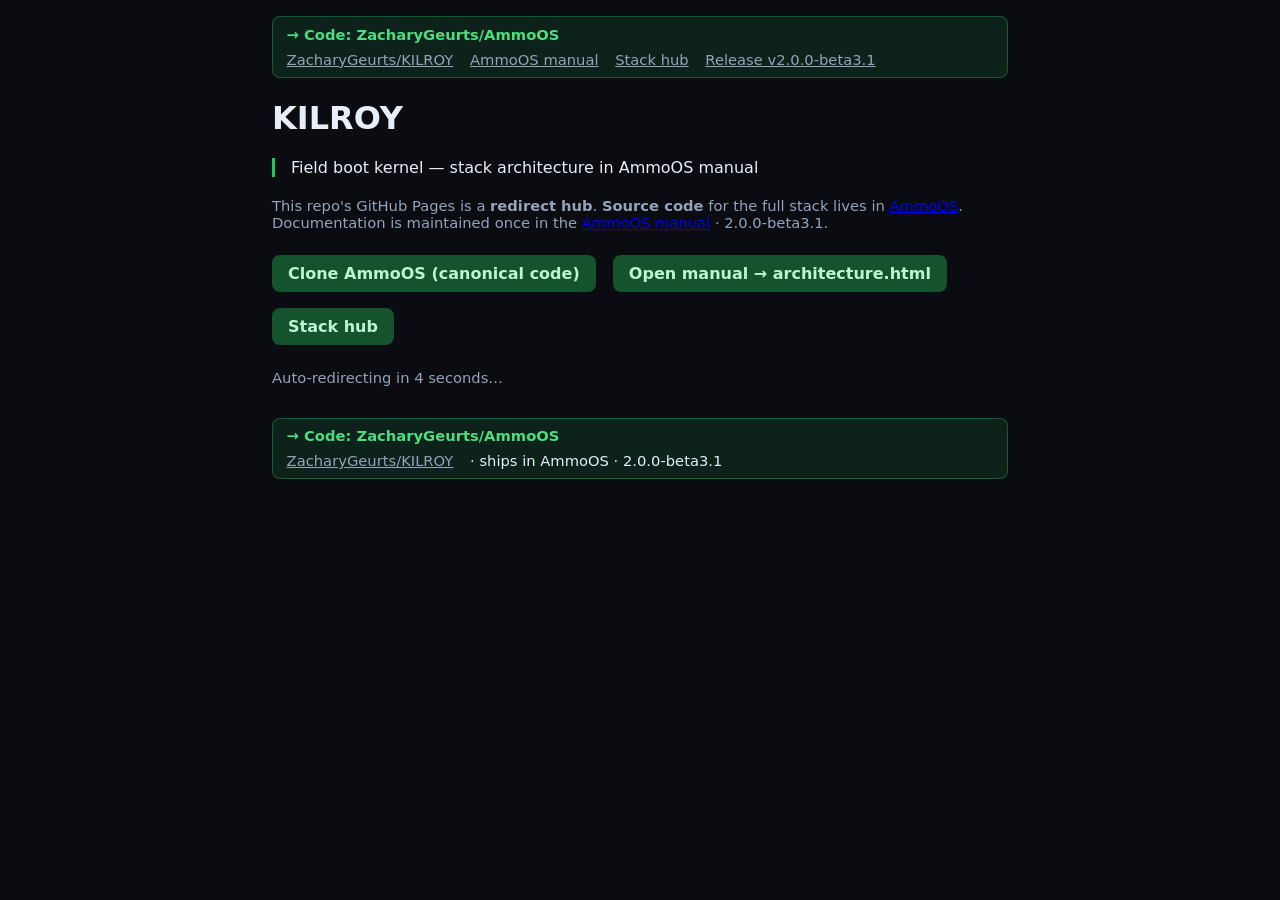
==== docs/index.html @ 2aa7ba87 "pages: KILROY hub → AmmoOS code + manual v2.0.0-beta3.1" ====
<!DOCTYPE html>
<html lang="en">
<head>
  <meta charset="UTF-8" />
  <meta name="viewport" content="width=device-width, initial-scale=1" />
  <title>KILROY — AmmoOS manual</title>
  <meta http-equiv="refresh" content="4;url=https://zacharygeurts.github.io/AmmoOS/architecture.html" />
  <link rel="canonical" href="https://zacharygeurts.github.io/AmmoOS/architecture.html" />
  <meta name="description" content="KILROY — canonical docs in AmmoOS manual" />
  <style>
.github-chrome-top, .github-chrome-bottom {
  display: flex;
  flex-wrap: wrap;
  align-items: center;
  justify-content: space-between;
  gap: 0.5rem 1rem;
  padding: 0.55rem 0.85rem;
  margin: 0 0 1rem;
  border-radius: 8px;
  background: rgba(34, 197, 94, 0.12);
  border: 1px solid rgba(34, 197, 94, 0.35);
  font-size: 0.92rem;
}
.github-chrome-bottom { margin: 2rem 0 0; }
.github-chrome-top a.github-repo-primary,
.github-chrome-bottom a.github-repo-primary {
  font-weight: 700;
  color: #4ade80;
  text-decoration: none;
}
.github-chrome-top a.github-repo-primary:hover,
.github-chrome-bottom a.github-repo-primary:hover { text-decoration: underline; }
.github-chrome-links a { margin-right: 0.75rem; color: #94a3b8; }

    body { font-family: system-ui, sans-serif; max-width: 46rem; margin: 0 auto; padding: 1rem 1.25rem 2rem; background: #0a0c12; color: #e8edf7; }
    .lead { border-left: 3px solid #22c55e; padding-left: 1rem; margin: 1.25rem 0; }
    .cta { display: inline-block; margin: 0.5rem 0.75rem 0.5rem 0; padding: 0.55rem 1rem; border-radius: 8px; background: #14532d; color: #bbf7d0; text-decoration: none; font-weight: 600; }
    .cta:hover { background: #166534; }
    .meta { color: #94a3b8; font-size: 0.92rem; }
  </style>
</head>
<body>
<div class="github-chrome-top" role="navigation" aria-label="Stack navigation">
  <a class="github-repo-primary" href="https://github.com/ZacharyGeurts/AmmoOS">→ Code: ZacharyGeurts/AmmoOS</a>
  <span class="github-chrome-links">
    <a href="https://github.com/ZacharyGeurts/KILROY">ZacharyGeurts/KILROY</a>
    <a href="https://zacharygeurts.github.io/AmmoOS/">AmmoOS manual</a>
    <a href="https://zacharygeurts.github.io/ZacharyGeurts/stack.html">Stack hub</a>
    <a href="https://github.com/ZacharyGeurts/AmmoOS/releases/tag/v2.0.0-beta3.1">Release v2.0.0-beta3.1</a>
  </span>
</div>

  <h1>KILROY</h1>
  <p class="lead">Field boot kernel — stack architecture in AmmoOS manual</p>
  <p class="meta">This repo&apos;s GitHub Pages is a <strong>redirect hub</strong>. <strong>Source code</strong> for the full stack lives in <a href="https://github.com/ZacharyGeurts/AmmoOS">AmmoOS</a>. Documentation is maintained once in the <a href="https://zacharygeurts.github.io/AmmoOS/">AmmoOS manual</a> · 2.0.0-beta3.1.</p>
  <p>
    <a class="cta" href="https://github.com/ZacharyGeurts/AmmoOS">Clone AmmoOS (canonical code)</a>
    <a class="cta" href="https://zacharygeurts.github.io/AmmoOS/architecture.html">Open manual → architecture.html</a>
    <a class="cta" href="https://zacharygeurts.github.io/AmmoOS/stack-hub.html">Stack hub</a>
  </p>
  <p class="meta">Auto-redirecting in 4 seconds…</p>
<div class="github-chrome-bottom" role="contentinfo">
  <a class="github-repo-primary" href="https://github.com/ZacharyGeurts/AmmoOS">→ Code: ZacharyGeurts/AmmoOS</a>
  <span class="github-chrome-links"><a href="https://github.com/ZacharyGeurts/KILROY">ZacharyGeurts/KILROY</a> · ships in AmmoOS · 2.0.0-beta3.1</span>
</div>

</body>
</html>
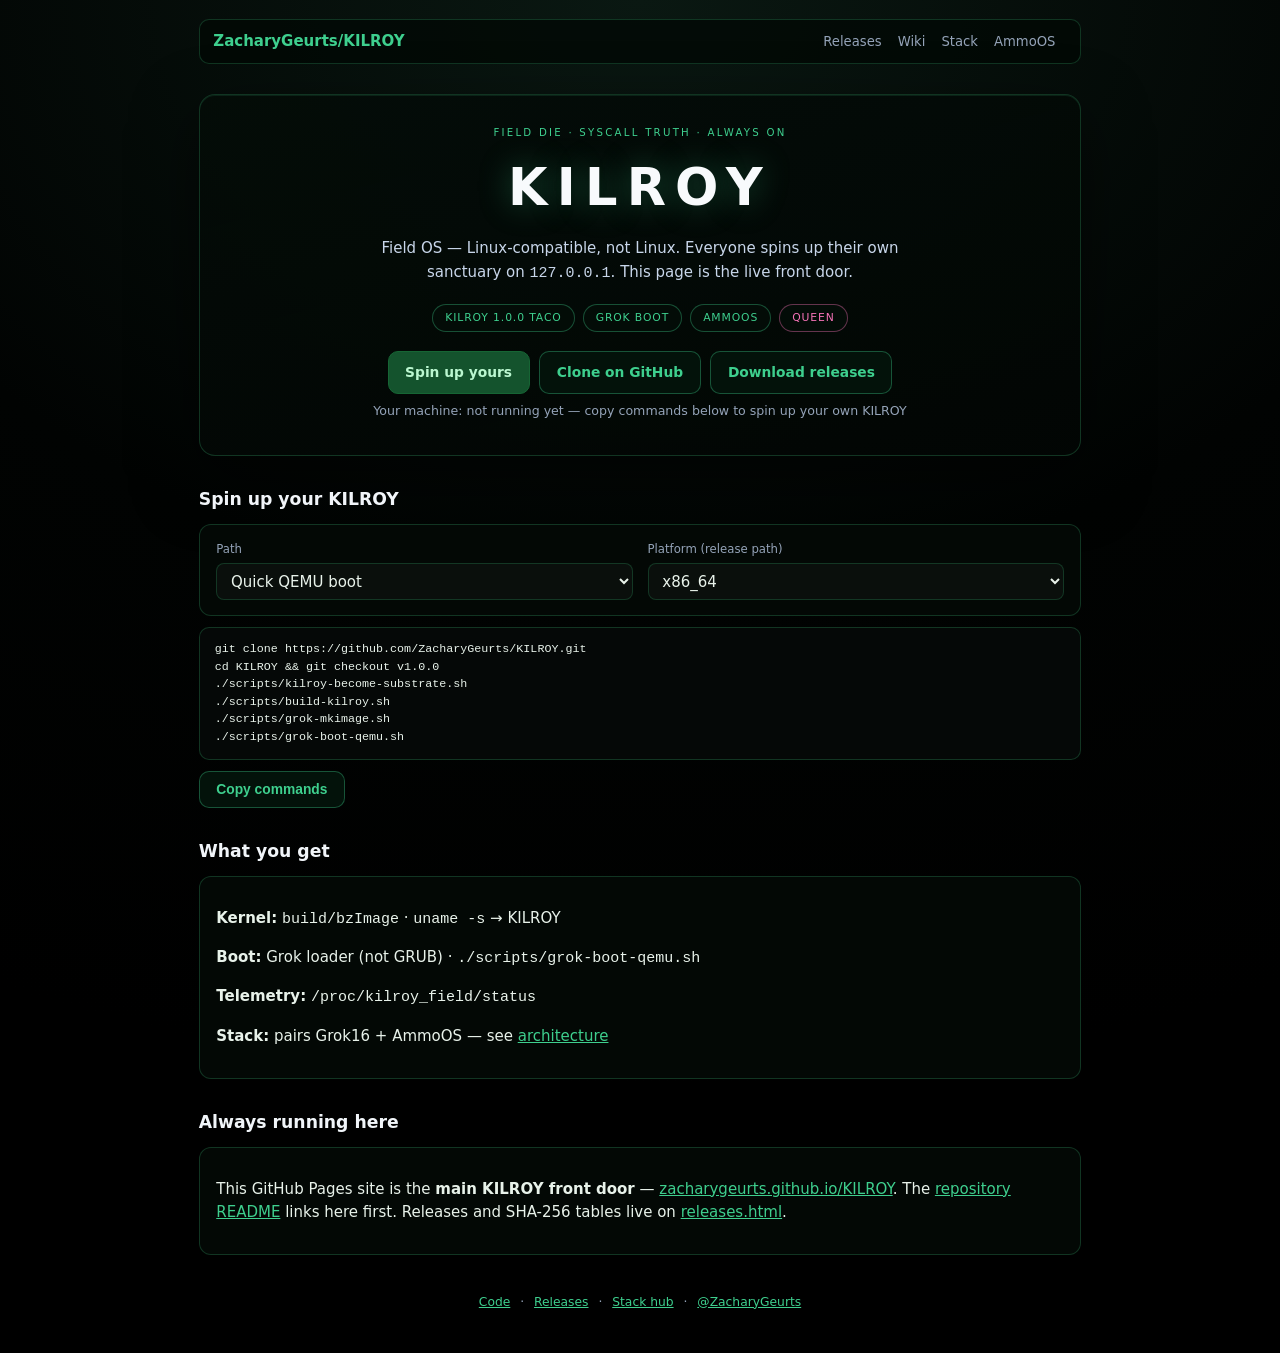
==== commit e56bb738: "pages: KILROY forefront hub — spin up yours at github.io/KILROY" ====
--- a/docs/index.html
+++ b/docs/index.html
@@ -1,68 +1,105 @@
 <!DOCTYPE html>
-<html lang="en">
+<html lang="en" data-kilroy-surface="github-io-home">
 <head>
   <meta charset="UTF-8" />
   <meta name="viewport" content="width=device-width, initial-scale=1" />
-  <title>KILROY — AmmoOS manual</title>
-  <meta http-equiv="refresh" content="4;url=https://zacharygeurts.github.io/AmmoOS/architecture.html" />
-  <link rel="canonical" href="https://zacharygeurts.github.io/AmmoOS/architecture.html" />
-  <meta name="description" content="KILROY — canonical docs in AmmoOS manual" />
-  <style>
-.github-chrome-top, .github-chrome-bottom {
-  display: flex;
-  flex-wrap: wrap;
-  align-items: center;
-  justify-content: space-between;
-  gap: 0.5rem 1rem;
-  padding: 0.55rem 0.85rem;
-  margin: 0 0 1rem;
-  border-radius: 8px;
-  background: rgba(34, 197, 94, 0.12);
-  border: 1px solid rgba(34, 197, 94, 0.35);
-  font-size: 0.92rem;
-}
-.github-chrome-bottom { margin: 2rem 0 0; }
-.github-chrome-top a.github-repo-primary,
-.github-chrome-bottom a.github-repo-primary {
-  font-weight: 700;
-  color: #4ade80;
-  text-decoration: none;
-}
-.github-chrome-top a.github-repo-primary:hover,
-.github-chrome-bottom a.github-repo-primary:hover { text-decoration: underline; }
-.github-chrome-links a { margin-right: 0.75rem; color: #94a3b8; }
-
-    body { font-family: system-ui, sans-serif; max-width: 46rem; margin: 0 auto; padding: 1rem 1.25rem 2rem; background: #0a0c12; color: #e8edf7; }
-    .lead { border-left: 3px solid #22c55e; padding-left: 1rem; margin: 1.25rem 0; }
-    .cta { display: inline-block; margin: 0.5rem 0.75rem 0.5rem 0; padding: 0.55rem 1rem; border-radius: 8px; background: #14532d; color: #bbf7d0; text-decoration: none; font-weight: 600; }
-    .cta:hover { background: #166534; }
-    .meta { color: #94a3b8; font-size: 0.92rem; }
-  </style>
+  <title>KILROY — Field OS · spin up yours</title>
+  <meta name="description" content="KILROY Field OS — Linux-compatible, not Linux. Spin up your own field node. Always on at zacharygeurts.github.io/KILROY" />
+  <link rel="canonical" href="https://zacharygeurts.github.io/KILROY/" />
+  <link rel="stylesheet" href="kilroy.css" />
 </head>
 <body>
-<div class="github-chrome-top" role="navigation" aria-label="Stack navigation">
-  <a class="github-repo-primary" href="https://github.com/ZacharyGeurts/AmmoOS">→ Code: ZacharyGeurts/AmmoOS</a>
-  <span class="github-chrome-links">
-    <a href="https://github.com/ZacharyGeurts/KILROY">ZacharyGeurts/KILROY</a>
-    <a href="https://zacharygeurts.github.io/AmmoOS/">AmmoOS manual</a>
-    <a href="https://zacharygeurts.github.io/ZacharyGeurts/stack.html">Stack hub</a>
-    <a href="https://github.com/ZacharyGeurts/AmmoOS/releases/tag/v2.0.0-beta3.1">Release v2.0.0-beta3.1</a>
-  </span>
-</div>
+  <div class="wrap">
+    <header class="topbar" role="navigation">
+      <a class="repo" href="https://github.com/ZacharyGeurts/KILROY">ZacharyGeurts/KILROY</a>
+      <span class="links">
+        <a href="releases.html">Releases</a>
+        <a href="https://github.com/ZacharyGeurts/KILROY/wiki">Wiki</a>
+        <a href="https://zacharygeurts.github.io/ZacharyGeurts/stack.html">Stack</a>
+        <a href="https://github.com/ZacharyGeurts/AmmoOS">AmmoOS</a>
+      </span>
+    </header>
 
-  <h1>KILROY</h1>
-  <p class="lead">Field boot kernel — stack architecture in AmmoOS manual</p>
-  <p class="meta">This repo&apos;s GitHub Pages is a <strong>redirect hub</strong>. <strong>Source code</strong> for the full stack lives in <a href="https://github.com/ZacharyGeurts/AmmoOS">AmmoOS</a>. Documentation is maintained once in the <a href="https://zacharygeurts.github.io/AmmoOS/">AmmoOS manual</a> · 2.0.0-beta3.1.</p>
-  <p>
-    <a class="cta" href="https://github.com/ZacharyGeurts/AmmoOS">Clone AmmoOS (canonical code)</a>
-    <a class="cta" href="https://zacharygeurts.github.io/AmmoOS/architecture.html">Open manual → architecture.html</a>
-    <a class="cta" href="https://zacharygeurts.github.io/AmmoOS/stack-hub.html">Stack hub</a>
-  </p>
-  <p class="meta">Auto-redirecting in 4 seconds…</p>
-<div class="github-chrome-bottom" role="contentinfo">
-  <a class="github-repo-primary" href="https://github.com/ZacharyGeurts/AmmoOS">→ Code: ZacharyGeurts/AmmoOS</a>
-  <span class="github-chrome-links"><a href="https://github.com/ZacharyGeurts/KILROY">ZacharyGeurts/KILROY</a> · ships in AmmoOS · 2.0.0-beta3.1</span>
-</div>
+    <main>
+      <section class="hero" aria-label="KILROY home">
+        <p class="eyebrow">Field Die · syscall truth · always on</p>
+        <h1>KILROY</h1>
+        <p class="motto">
+          Field OS — Linux-compatible, not Linux. Everyone spins up their own sanctuary on
+          <code>127.0.0.1</code>. This page is the live front door.
+        </p>
+        <div class="pills" aria-label="Stack">
+          <span class="pill">KILROY 1.0.0 Taco</span>
+          <span class="pill">Grok boot</span>
+          <span class="pill">AmmoOS</span>
+          <span class="pill pill--rose">Queen</span>
+        </div>
+        <div class="cta-row">
+          <a class="btn btn--primary" href="#spin-up">Spin up yours</a>
+          <a class="btn" href="https://github.com/ZacharyGeurts/KILROY">Clone on GitHub</a>
+          <a class="btn" href="releases.html">Download releases</a>
+        </div>
+        <p class="status-line" id="local-status">Checking your loopback field stack…</p>
+      </section>
 
+      <section id="spin-up">
+        <h2>Spin up your KILROY</h2>
+        <div class="panel spin-grid">
+          <div>
+            <label for="spin-profile">Path</label>
+            <select id="spin-profile">
+              <option value="quick">Quick QEMU boot</option>
+              <option value="full">Full AmmoOS stack</option>
+              <option value="release">Release tarball</option>
+            </select>
+          </div>
+          <div>
+            <label for="spin-platform">Platform (release path)</label>
+            <select id="spin-platform">
+              <option value="x86_64">x86_64</option>
+              <option value="aarch64">aarch64</option>
+              <option value="i386">i386</option>
+              <option value="riscv64">riscv64</option>
+              <option value="arm">arm</option>
+            </select>
+          </div>
+        </div>
+        <pre class="cmd" id="spin-cmd" aria-label="Spin-up commands"></pre>
+        <div class="cta-row" style="justify-content:flex-start;margin-top:0.75rem">
+          <button type="button" class="btn" id="copy-cmd">Copy commands</button>
+        </div>
+      </section>
+
+      <section>
+        <h2>What you get</h2>
+        <div class="panel">
+          <p><strong>Kernel:</strong> <code>build/bzImage</code> · <code>uname -s</code> → KILROY</p>
+          <p><strong>Boot:</strong> Grok loader (not GRUB) · <code>./scripts/grok-boot-qemu.sh</code></p>
+          <p><strong>Telemetry:</strong> <code>/proc/kilroy_field/status</code></p>
+          <p><strong>Stack:</strong> pairs Grok16 + AmmoOS — see <a href="https://zacharygeurts.github.io/AmmoOS/architecture.html">architecture</a></p>
+        </div>
+      </section>
+
+      <section>
+        <h2>Always running here</h2>
+        <div class="panel">
+          <p>
+            This GitHub Pages site is the <strong>main KILROY front door</strong> —
+            <a href="https://zacharygeurts.github.io/KILROY/">zacharygeurts.github.io/KILROY</a>.
+            The <a href="https://github.com/ZacharyGeurts/KILROY">repository README</a> links here first.
+            Releases and SHA-256 tables live on <a href="releases.html">releases.html</a>.
+          </p>
+        </div>
+      </section>
+    </main>
+
+    <footer class="footer">
+      <a href="https://github.com/ZacharyGeurts/KILROY">Code</a> ·
+      <a href="releases.html">Releases</a> ·
+      <a href="https://zacharygeurts.github.io/ZacharyGeurts/stack.html">Stack hub</a> ·
+      <a href="https://github.com/ZacharyGeurts">@ZacharyGeurts</a>
+    </footer>
+  </div>
+  <script src="spin-up.js"></script>
 </body>
-</html>
+</html>
--- a/docs/kilroy.css
+++ b/docs/kilroy.css
@@ -0,0 +1,88 @@
+:root {
+  --bg-deep: #010302;
+  --bg-mid: #0a1812;
+  --panel: rgba(4, 12, 8, 0.92);
+  --edge: rgba(26, 77, 50, 0.65);
+  --accent: #3ecf8e;
+  --accent-dim: rgba(62, 207, 142, 0.35);
+  --rose: #f472b6;
+  --text: #e8f2ea;
+  --dim: #94a3b8;
+  --mono: "JetBrains Mono", Consolas, monospace;
+}
+* { box-sizing: border-box; }
+html, body {
+  margin: 0;
+  min-height: 100vh;
+  background: radial-gradient(ellipse 120% 80% at 50% 0%, var(--bg-mid) 0%, var(--bg-deep) 55%, #000 100%);
+  color: var(--text);
+  font: 15px/1.55 system-ui, sans-serif;
+}
+a { color: var(--accent); }
+.wrap { max-width: 920px; margin: 0 auto; padding: 1.25rem 1.25rem 3rem; }
+.topbar {
+  display: flex; flex-wrap: wrap; gap: 0.5rem 1rem; align-items: center;
+  justify-content: space-between; margin-bottom: 1.5rem;
+  padding: 0.65rem 0.9rem; border-radius: 10px;
+  border: 1px solid var(--edge); background: rgba(2, 8, 5, 0.75);
+}
+.topbar .repo { font-weight: 700; color: var(--accent); text-decoration: none; }
+.topbar .links a { margin-right: 0.75rem; color: var(--dim); font-size: 0.88rem; text-decoration: none; }
+.topbar .links a:hover { color: var(--accent); }
+.hero {
+  text-align: center; padding: 2rem 1.5rem 2.25rem;
+  border: 1px solid var(--edge); border-radius: 16px;
+  background: linear-gradient(165deg, var(--panel), rgba(2, 6, 4, 0.88));
+  box-shadow: 0 24px 64px rgba(0, 0, 0, 0.55), inset 0 1px 0 rgba(62, 207, 142, 0.12);
+}
+.eyebrow {
+  margin: 0 0 8px; font-size: 0.68rem; letter-spacing: 0.22em;
+  text-transform: uppercase; color: var(--accent);
+}
+.hero h1 {
+  margin: 0 0 10px; font-size: clamp(2.4rem, 8vw, 3.4rem);
+  font-weight: 800; letter-spacing: 0.18em; color: #f8fafc;
+  text-shadow: 0 0 32px rgba(62, 207, 142, 0.35);
+}
+.hero .motto { margin: 0 0 1.25rem; color: #c8d6ea; max-width: 36rem; margin-inline: auto; }
+.pills { display: flex; flex-wrap: wrap; gap: 8px; justify-content: center; margin-bottom: 1.25rem; }
+.pill {
+  padding: 5px 12px; border-radius: 999px; border: 1px solid var(--accent-dim);
+  background: rgba(4, 14, 9, 0.75); font-size: 0.72rem;
+  letter-spacing: 0.08em; text-transform: uppercase; color: var(--accent);
+}
+.pill--rose { border-color: rgba(244, 114, 182, 0.4); color: var(--rose); }
+.cta-row { display: flex; flex-wrap: wrap; gap: 0.65rem; justify-content: center; margin-top: 1rem; }
+.btn {
+  display: inline-block; padding: 0.65rem 1.1rem; border-radius: 10px;
+  border: 1px solid var(--accent-dim); background: rgba(4, 20, 12, 0.9);
+  color: var(--accent); font-weight: 700; text-decoration: none; cursor: pointer;
+  font-size: 0.92rem;
+}
+.btn:hover { background: rgba(8, 32, 20, 0.95); }
+.btn--primary { background: #14532d; border-color: #166534; color: #bbf7d0; }
+.btn--primary:hover { background: #166534; }
+section { margin-top: 2rem; }
+section h2 { font-size: 1.15rem; margin: 0 0 0.75rem; color: #f1f5f9; }
+.panel {
+  border: 1px solid var(--edge); border-radius: 12px;
+  background: rgba(4, 10, 7, 0.85); padding: 1rem 1.1rem;
+}
+.spin-grid { display: grid; gap: 1rem; }
+@media (min-width: 640px) { .spin-grid { grid-template-columns: 1fr 1fr; } }
+label { display: block; font-size: 0.78rem; color: var(--dim); margin-bottom: 0.35rem; }
+select, input {
+  width: 100%; padding: 0.5rem 0.65rem; border-radius: 8px;
+  border: 1px solid var(--edge); background: #0a0f0c; color: var(--text);
+  font: inherit;
+}
+pre.cmd {
+  margin: 0.75rem 0 0; padding: 0.85rem 1rem; border-radius: 10px;
+  background: #050807; border: 1px solid var(--edge);
+  font-family: var(--mono); font-size: 0.78rem; line-height: 1.5;
+  overflow-x: auto; white-space: pre-wrap; word-break: break-word;
+}
+.status-line { font-size: 0.84rem; color: var(--dim); margin: 0.5rem 0 0; }
+.status-line strong { color: var(--accent); }
+.footer { margin-top: 2.5rem; text-align: center; font-size: 0.82rem; color: var(--dim); }
+.footer a { margin: 0 0.4rem; }
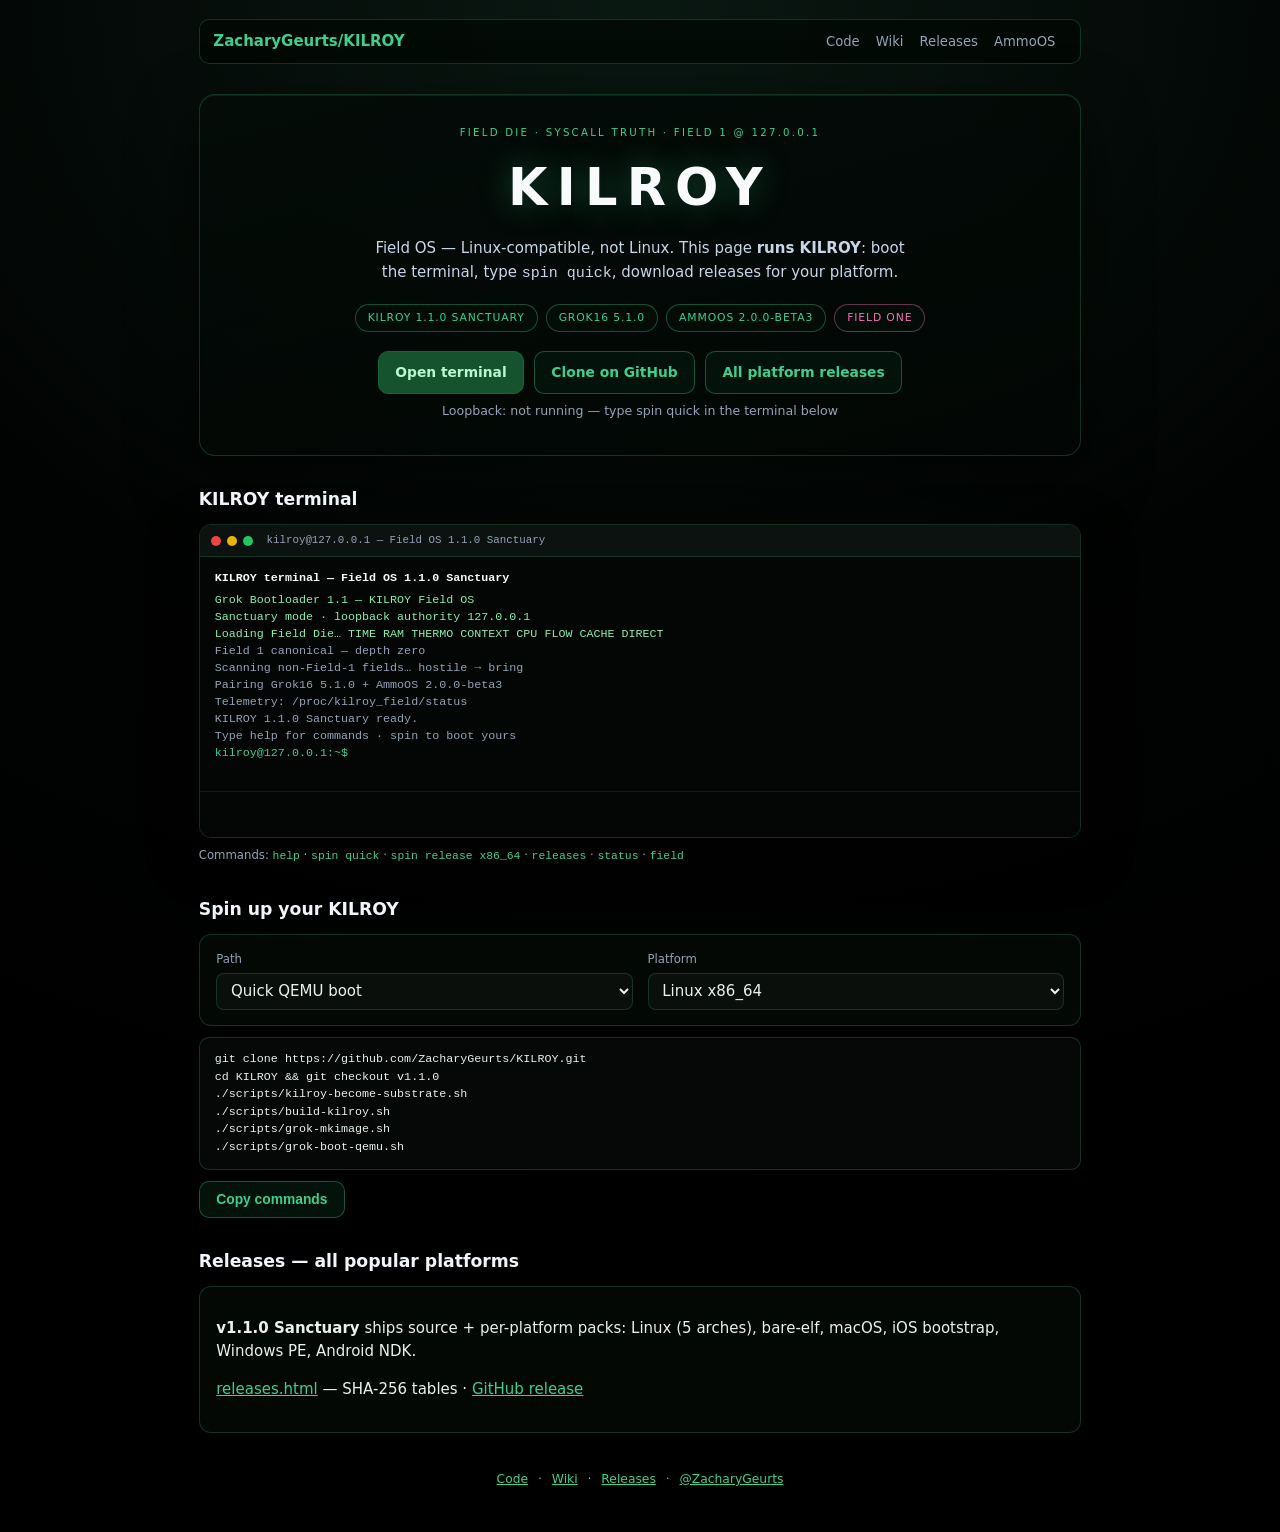
==== commit e36d4d81: "KILROY 1.1.0 Sanctuary — terminal front page + full platform releases" ====
--- a/docs/index.html
+++ b/docs/index.html
@@ -3,8 +3,8 @@
 <head>
   <meta charset="UTF-8" />
   <meta name="viewport" content="width=device-width, initial-scale=1" />
-  <title>KILROY — Field OS · spin up yours</title>
-  <meta name="description" content="KILROY Field OS — Linux-compatible, not Linux. Spin up your own field node. Always on at zacharygeurts.github.io/KILROY" />
+  <title>KILROY 1.1.0 Sanctuary — Field OS terminal</title>
+  <meta name="description" content="KILROY Field OS 1.1.0 Sanctuary — interactive terminal, spin up your field node at 127.0.0.1" />
   <link rel="canonical" href="https://zacharygeurts.github.io/KILROY/" />
   <link rel="stylesheet" href="kilroy.css" />
 </head>
@@ -13,33 +13,53 @@
     <header class="topbar" role="navigation">
       <a class="repo" href="https://github.com/ZacharyGeurts/KILROY">ZacharyGeurts/KILROY</a>
       <span class="links">
+        <a href="https://github.com/ZacharyGeurts/KILROY">Code</a>
+        <a href="https://github.com/ZacharyGeurts/KILROY/wiki">Wiki</a>
         <a href="releases.html">Releases</a>
-        <a href="https://github.com/ZacharyGeurts/KILROY/wiki">Wiki</a>
-        <a href="https://zacharygeurts.github.io/ZacharyGeurts/stack.html">Stack</a>
         <a href="https://github.com/ZacharyGeurts/AmmoOS">AmmoOS</a>
       </span>
     </header>
 
     <main>
       <section class="hero" aria-label="KILROY home">
-        <p class="eyebrow">Field Die · syscall truth · always on</p>
+        <p class="eyebrow">Field Die · syscall truth · Field 1 @ 127.0.0.1</p>
         <h1>KILROY</h1>
         <p class="motto">
-          Field OS — Linux-compatible, not Linux. Everyone spins up their own sanctuary on
-          <code>127.0.0.1</code>. This page is the live front door.
+          Field OS — Linux-compatible, not Linux. This page <strong>runs KILROY</strong>:
+          boot the terminal, type <code>spin quick</code>, download releases for your platform.
         </p>
         <div class="pills" aria-label="Stack">
-          <span class="pill">KILROY 1.0.0 Taco</span>
-          <span class="pill">Grok boot</span>
-          <span class="pill">AmmoOS</span>
-          <span class="pill pill--rose">Queen</span>
+          <span class="pill">KILROY 1.1.0 Sanctuary</span>
+          <span class="pill">Grok16 5.1.0</span>
+          <span class="pill">AmmoOS 2.0.0-beta3</span>
+          <span class="pill pill--rose">Field One</span>
         </div>
         <div class="cta-row">
-          <a class="btn btn--primary" href="#spin-up">Spin up yours</a>
+          <a class="btn btn--primary" href="#terminal">Open terminal</a>
           <a class="btn" href="https://github.com/ZacharyGeurts/KILROY">Clone on GitHub</a>
-          <a class="btn" href="releases.html">Download releases</a>
+          <a class="btn" href="releases.html">All platform releases</a>
         </div>
-        <p class="status-line" id="local-status">Checking your loopback field stack…</p>
+        <p class="status-line" id="local-status">Probing loopback field stack…</p>
+      </section>
+
+      <section id="terminal" aria-label="KILROY terminal">
+        <h2>KILROY terminal</h2>
+        <div class="terminal-wrap">
+          <div class="terminal-chrome">
+            <span class="dot dot--r"></span>
+            <span class="dot dot--y"></span>
+            <span class="dot dot--g"></span>
+            <span class="terminal-title">kilroy@127.0.0.1 — Field OS 1.1.0 Sanctuary</span>
+          </div>
+          <div id="kilroy-terminal" class="terminal" tabindex="0">
+            <div id="terminal-output" class="terminal-output" aria-live="polite"></div>
+            <label class="terminal-input-row" for="terminal-input">
+              <input id="terminal-input" type="text" autocomplete="off" spellcheck="false"
+                aria-label="KILROY terminal command" placeholder="" />
+            </label>
+          </div>
+        </div>
+        <p class="terminal-hint">Commands: <code>help</code> · <code>spin quick</code> · <code>spin release x86_64</code> · <code>releases</code> · <code>status</code> · <code>field</code></p>
       </section>
 
       <section id="spin-up">
@@ -54,13 +74,17 @@
             </select>
           </div>
           <div>
-            <label for="spin-platform">Platform (release path)</label>
+            <label for="spin-platform">Platform</label>
             <select id="spin-platform">
-              <option value="x86_64">x86_64</option>
-              <option value="aarch64">aarch64</option>
-              <option value="i386">i386</option>
-              <option value="riscv64">riscv64</option>
-              <option value="arm">arm</option>
+              <option value="x86_64">Linux x86_64</option>
+              <option value="aarch64">Linux aarch64</option>
+              <option value="i386">Linux i386</option>
+              <option value="riscv64">Linux riscv64</option>
+              <option value="arm">Linux arm</option>
+              <option value="darwin_arm64">macOS Apple Silicon</option>
+              <option value="darwin_x64">macOS Intel</option>
+              <option value="win64">Windows x64</option>
+              <option value="android_arm64">Android arm64</option>
             </select>
           </div>
         </div>
@@ -71,23 +95,15 @@
       </section>
 
       <section>
-        <h2>What you get</h2>
-        <div class="panel">
-          <p><strong>Kernel:</strong> <code>build/bzImage</code> · <code>uname -s</code> → KILROY</p>
-          <p><strong>Boot:</strong> Grok loader (not GRUB) · <code>./scripts/grok-boot-qemu.sh</code></p>
-          <p><strong>Telemetry:</strong> <code>/proc/kilroy_field/status</code></p>
-          <p><strong>Stack:</strong> pairs Grok16 + AmmoOS — see <a href="https://zacharygeurts.github.io/AmmoOS/architecture.html">architecture</a></p>
-        </div>
-      </section>
-
-      <section>
-        <h2>Always running here</h2>
+        <h2>Releases — all popular platforms</h2>
         <div class="panel">
           <p>
-            This GitHub Pages site is the <strong>main KILROY front door</strong> —
-            <a href="https://zacharygeurts.github.io/KILROY/">zacharygeurts.github.io/KILROY</a>.
-            The <a href="https://github.com/ZacharyGeurts/KILROY">repository README</a> links here first.
-            Releases and SHA-256 tables live on <a href="releases.html">releases.html</a>.
+            <strong>v1.1.0 Sanctuary</strong> ships source + per-platform packs:
+            Linux (5 arches), bare-elf, macOS, iOS bootstrap, Windows PE, Android NDK.
+          </p>
+          <p>
+            <a href="releases.html">releases.html</a> — SHA-256 tables ·
+            <a href="https://github.com/ZacharyGeurts/KILROY/releases/tag/v1.1.0">GitHub release</a>
           </p>
         </div>
       </section>
@@ -95,11 +111,12 @@
 
     <footer class="footer">
       <a href="https://github.com/ZacharyGeurts/KILROY">Code</a> ·
+      <a href="https://github.com/ZacharyGeurts/KILROY/wiki">Wiki</a> ·
       <a href="releases.html">Releases</a> ·
-      <a href="https://zacharygeurts.github.io/ZacharyGeurts/stack.html">Stack hub</a> ·
       <a href="https://github.com/ZacharyGeurts">@ZacharyGeurts</a>
     </footer>
   </div>
   <script src="spin-up.js"></script>
+  <script src="kilroy-terminal.js"></script>
 </body>
 </html>
--- a/docs/kilroy.css
+++ b/docs/kilroy.css
@@ -85,4 +85,50 @@
 .status-line { font-size: 0.84rem; color: var(--dim); margin: 0.5rem 0 0; }
 .status-line strong { color: var(--accent); }
 .footer { margin-top: 2.5rem; text-align: center; font-size: 0.82rem; color: var(--dim); }
-.footer a { margin: 0 0.4rem; }+.footer a { margin: 0 0.4rem; }
+
+.terminal-wrap {
+  border: 1px solid var(--edge); border-radius: 12px; overflow: hidden;
+  box-shadow: 0 16px 48px rgba(0, 0, 0, 0.5);
+}
+.terminal-chrome {
+  display: flex; align-items: center; gap: 6px; padding: 0.5rem 0.75rem;
+  background: #0c1210; border-bottom: 1px solid var(--edge);
+}
+.dot { width: 10px; height: 10px; border-radius: 50%; }
+.dot--r { background: #ef4444; }
+.dot--y { background: #eab308; }
+.dot--g { background: #22c55e; }
+.terminal-title {
+  margin-left: 0.5rem; font-size: 0.72rem; color: var(--dim);
+  font-family: var(--mono);
+}
+.terminal {
+  background: #030605; min-height: 280px; max-height: 420px;
+  display: flex; flex-direction: column;
+}
+.terminal-output {
+  flex: 1; overflow-y: auto; padding: 0.85rem 1rem 0.25rem;
+  font-family: var(--mono); font-size: 0.78rem; line-height: 1.45;
+}
+.t-line { white-space: pre-wrap; word-break: break-word; }
+.t-prompt { color: var(--accent); }
+.t-echo { color: #a7f3d0; }
+.t-boot { color: #86efac; }
+.t-banner { color: #f8fafc; font-weight: 700; margin-bottom: 0.35rem; }
+.t-dim { color: var(--dim); }
+.t-accent { color: var(--accent); }
+.t-cmd { color: #fde68a; }
+.t-ok { color: #4ade80; }
+.t-warn { color: #fbbf24; }
+.terminal-input-row {
+  display: flex; padding: 0.35rem 1rem 0.65rem; border-top: 1px solid rgba(26, 77, 50, 0.35);
+}
+.terminal-input-row input {
+  flex: 1; border: none; background: transparent; color: var(--text);
+  font-family: var(--mono); font-size: 0.78rem; outline: none; padding: 0.25rem 0;
+}
+.terminal-hint {
+  margin: 0.5rem 0 0; font-size: 0.78rem; color: var(--dim);
+}
+.terminal-hint code { color: var(--accent); font-size: 0.76rem; }
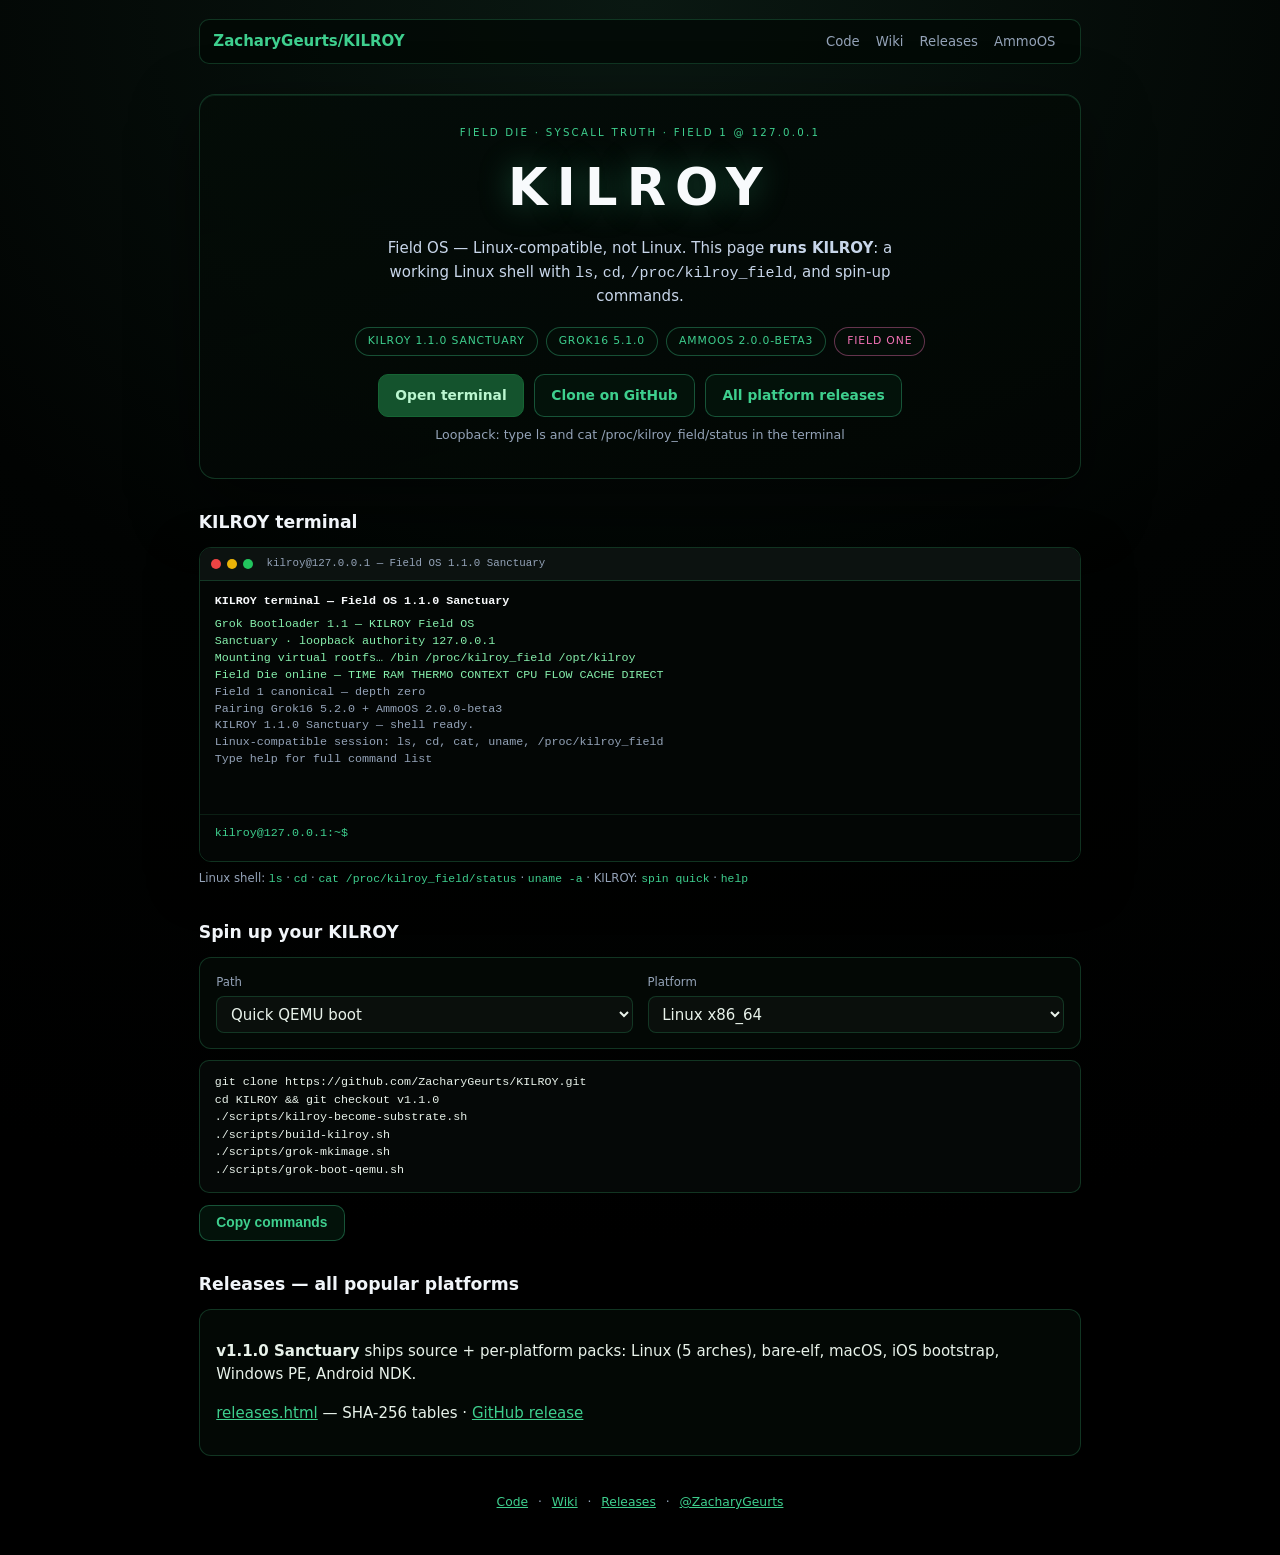
==== commit 5a053727: "feat: KILROY terminal — working Linux shell with ls, cd, /proc/kilroy_field" ====
--- a/docs/index.html
+++ b/docs/index.html
@@ -26,7 +26,7 @@
         <h1>KILROY</h1>
         <p class="motto">
           Field OS — Linux-compatible, not Linux. This page <strong>runs KILROY</strong>:
-          boot the terminal, type <code>spin quick</code>, download releases for your platform.
+          a working Linux shell with <code>ls</code>, <code>cd</code>, <code>/proc/kilroy_field</code>, and spin-up commands.
         </p>
         <div class="pills" aria-label="Stack">
           <span class="pill">KILROY 1.1.0 Sanctuary</span>
@@ -54,12 +54,13 @@
           <div id="kilroy-terminal" class="terminal" tabindex="0">
             <div id="terminal-output" class="terminal-output" aria-live="polite"></div>
             <label class="terminal-input-row" for="terminal-input">
+              <span id="terminal-prompt" class="terminal-prompt" aria-hidden="true">kilroy@127.0.0.1:~$ </span>
               <input id="terminal-input" type="text" autocomplete="off" spellcheck="false"
-                aria-label="KILROY terminal command" placeholder="" />
+                aria-label="KILROY shell command" placeholder="" />
             </label>
           </div>
         </div>
-        <p class="terminal-hint">Commands: <code>help</code> · <code>spin quick</code> · <code>spin release x86_64</code> · <code>releases</code> · <code>status</code> · <code>field</code></p>
+        <p class="terminal-hint">Linux shell: <code>ls</code> · <code>cd</code> · <code>cat /proc/kilroy_field/status</code> · <code>uname -a</code> · KILROY: <code>spin quick</code> · <code>help</code></p>
       </section>
 
       <section id="spin-up">
@@ -116,6 +117,7 @@
       <a href="https://github.com/ZacharyGeurts">@ZacharyGeurts</a>
     </footer>
   </div>
+  <script src="kilroy-vfs.js"></script>
   <script src="spin-up.js"></script>
   <script src="kilroy-terminal.js"></script>
 </body>
--- a/docs/kilroy.css
+++ b/docs/kilroy.css
@@ -122,10 +122,15 @@
 .t-ok { color: #4ade80; }
 .t-warn { color: #fbbf24; }
 .terminal-input-row {
-  display: flex; padding: 0.35rem 1rem 0.65rem; border-top: 1px solid rgba(26, 77, 50, 0.35);
+  display: flex; align-items: center; gap: 0;
+  padding: 0.35rem 1rem 0.65rem; border-top: 1px solid rgba(26, 77, 50, 0.35);
+}
+.terminal-prompt {
+  color: var(--accent); font-family: var(--mono); font-size: 0.78rem;
+  white-space: nowrap; flex-shrink: 0; user-select: none;
 }
 .terminal-input-row input {
-  flex: 1; border: none; background: transparent; color: var(--text);
+  flex: 1; min-width: 0; border: none; background: transparent; color: var(--text);
   font-family: var(--mono); font-size: 0.78rem; outline: none; padding: 0.25rem 0;
 }
 .terminal-hint {
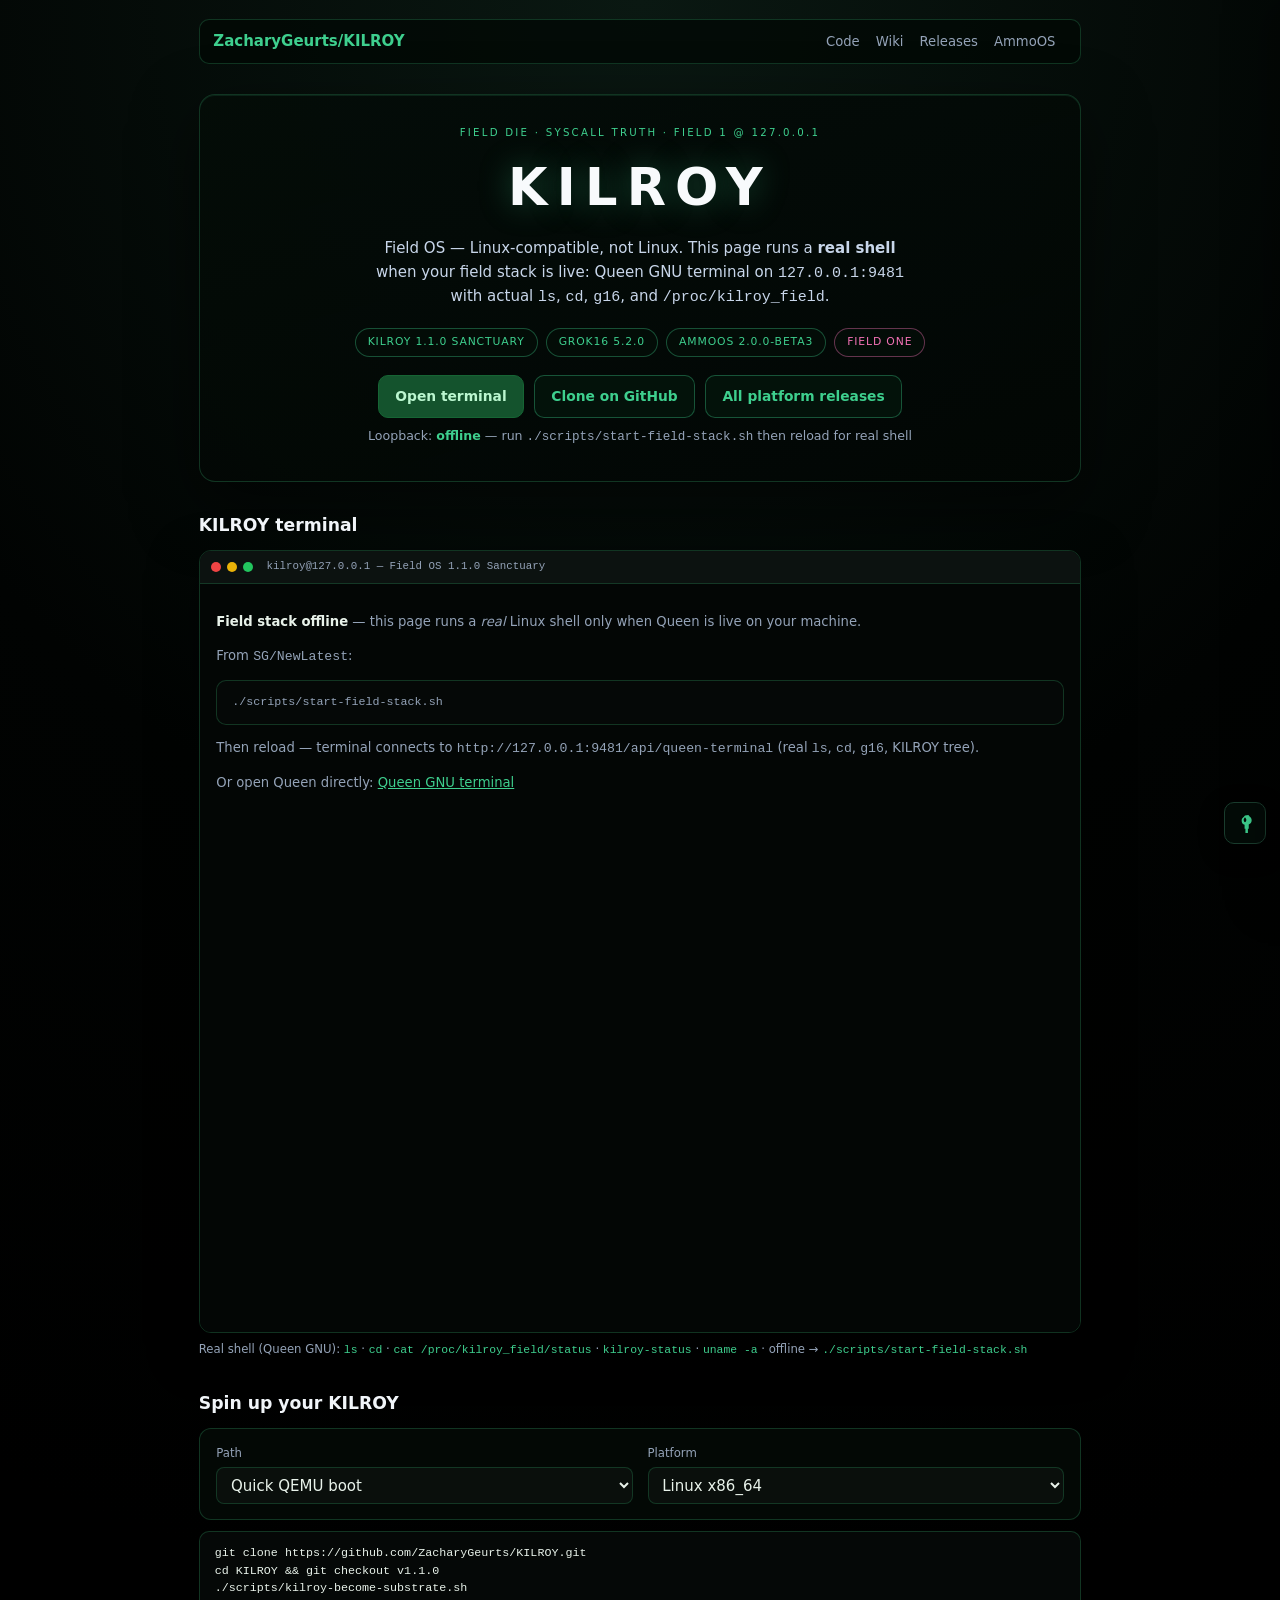
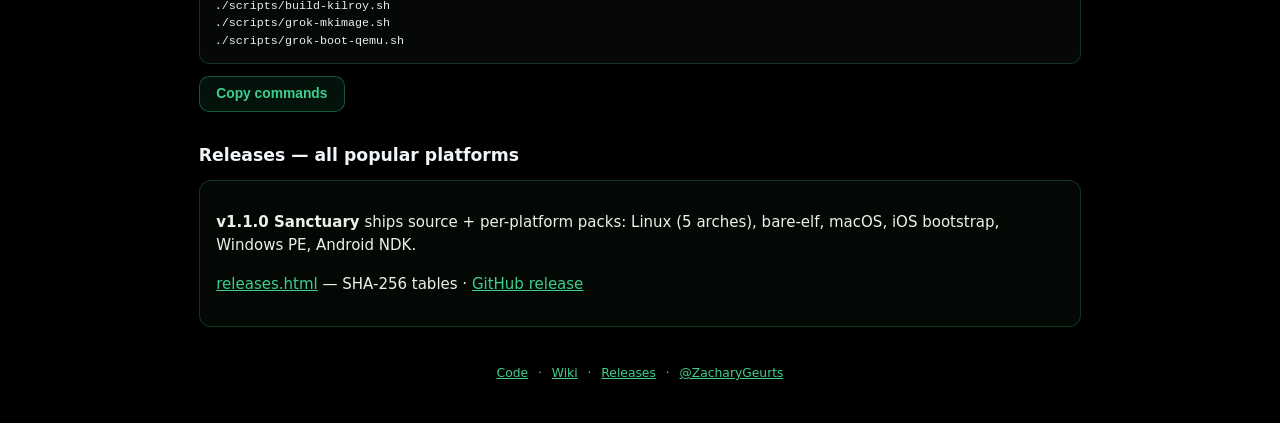
==== commit 603048dd: "KILROY Pages: real Queen GNU terminal (not simulated VFS) Wire GitHub Pages terminal to loopback Que" ====
--- a/docs/index.html
+++ b/docs/index.html
@@ -4,9 +4,11 @@
   <meta charset="UTF-8" />
   <meta name="viewport" content="width=device-width, initial-scale=1" />
   <title>KILROY 1.1.0 Sanctuary — Field OS terminal</title>
-  <meta name="description" content="KILROY Field OS 1.1.0 Sanctuary — interactive terminal, spin up your field node at 127.0.0.1" />
+  <meta name="description" content="KILROY Field OS 1.1.0 Sanctuary — real Queen GNU terminal, spin up your field node at 127.0.0.1" />
   <link rel="canonical" href="https://zacharygeurts.github.io/KILROY/" />
   <link rel="stylesheet" href="kilroy.css" />
+  <link rel="stylesheet" href="queen-styles.css" />
+  <link rel="stylesheet" href="queen-gnu-terminal.css" />
 </head>
 <body>
   <div class="wrap">
@@ -25,12 +27,13 @@
         <p class="eyebrow">Field Die · syscall truth · Field 1 @ 127.0.0.1</p>
         <h1>KILROY</h1>
         <p class="motto">
-          Field OS — Linux-compatible, not Linux. This page <strong>runs KILROY</strong>:
-          a working Linux shell with <code>ls</code>, <code>cd</code>, <code>/proc/kilroy_field</code>, and spin-up commands.
+          Field OS — Linux-compatible, not Linux. This page runs a <strong>real shell</strong>
+          when your field stack is live: Queen GNU terminal on <code>127.0.0.1:9481</code>
+          with actual <code>ls</code>, <code>cd</code>, <code>g16</code>, and <code>/proc/kilroy_field</code>.
         </p>
         <div class="pills" aria-label="Stack">
           <span class="pill">KILROY 1.1.0 Sanctuary</span>
-          <span class="pill">Grok16 5.1.0</span>
+          <span class="pill">Grok16 5.2.0</span>
           <span class="pill">AmmoOS 2.0.0-beta3</span>
           <span class="pill pill--rose">Field One</span>
         </div>
@@ -39,28 +42,26 @@
           <a class="btn" href="https://github.com/ZacharyGeurts/KILROY">Clone on GitHub</a>
           <a class="btn" href="releases.html">All platform releases</a>
         </div>
-        <p class="status-line" id="local-status">Probing loopback field stack…</p>
+        <p class="status-line" id="local-status">Probing Queen GNU terminal…</p>
       </section>
 
       <section id="terminal" aria-label="KILROY terminal">
         <h2>KILROY terminal</h2>
-        <div class="terminal-wrap">
+        <div class="terminal-wrap terminal-wrap--real">
           <div class="terminal-chrome">
             <span class="dot dot--r"></span>
             <span class="dot dot--y"></span>
             <span class="dot dot--g"></span>
             <span class="terminal-title">kilroy@127.0.0.1 — Field OS 1.1.0 Sanctuary</span>
           </div>
-          <div id="kilroy-terminal" class="terminal" tabindex="0">
-            <div id="terminal-output" class="terminal-output" aria-live="polite"></div>
-            <label class="terminal-input-row" for="terminal-input">
-              <span id="terminal-prompt" class="terminal-prompt" aria-hidden="true">kilroy@127.0.0.1:~$ </span>
-              <input id="terminal-input" type="text" autocomplete="off" spellcheck="false"
-                aria-label="KILROY shell command" placeholder="" />
-            </label>
-          </div>
+          <div id="kilroy-terminal-offline" class="terminal-offline" hidden></div>
+          <div id="kilroy-terminal-root" class="terminal-root"></div>
         </div>
-        <p class="terminal-hint">Linux shell: <code>ls</code> · <code>cd</code> · <code>cat /proc/kilroy_field/status</code> · <code>uname -a</code> · KILROY: <code>spin quick</code> · <code>help</code></p>
+        <p class="terminal-hint">
+          Real shell (Queen GNU): <code>ls</code> · <code>cd</code> · <code>cat /proc/kilroy_field/status</code> ·
+          <code>kilroy-status</code> · <code>uname -a</code> ·
+          offline → <code>./scripts/start-field-stack.sh</code>
+        </p>
       </section>
 
       <section id="spin-up">
@@ -117,7 +118,8 @@
       <a href="https://github.com/ZacharyGeurts">@ZacharyGeurts</a>
     </footer>
   </div>
-  <script src="kilroy-vfs.js"></script>
+  <script src="queen-styles.js"></script>
+  <script src="queen-gnu-terminal.js"></script>
   <script src="spin-up.js"></script>
   <script src="kilroy-terminal.js"></script>
 </body>
--- a/docs/kilroy.css
+++ b/docs/kilroy.css
@@ -84,6 +84,7 @@
 }
 .status-line { font-size: 0.84rem; color: var(--dim); margin: 0.5rem 0 0; }
 .status-line strong { color: var(--accent); }
+.status-line--live strong { color: #4ade80; }
 .footer { margin-top: 2.5rem; text-align: center; font-size: 0.82rem; color: var(--dim); }
 .footer a { margin: 0 0.4rem; }
 
@@ -103,36 +104,22 @@
   margin-left: 0.5rem; font-size: 0.72rem; color: var(--dim);
   font-family: var(--mono);
 }
-.terminal {
-  background: #030605; min-height: 280px; max-height: 420px;
+.terminal-wrap--real { min-height: 480px; }
+.terminal-root {
+  background: #030605; min-height: 440px; height: 52vh; max-height: 640px;
   display: flex; flex-direction: column;
 }
-.terminal-output {
-  flex: 1; overflow-y: auto; padding: 0.85rem 1rem 0.25rem;
-  font-family: var(--mono); font-size: 0.78rem; line-height: 1.45;
+.terminal-root .qgt-embed,
+.terminal-root .qgt-shell {
+  flex: 1; min-height: 0; height: 100%;
 }
-.t-line { white-space: pre-wrap; word-break: break-word; }
-.t-prompt { color: var(--accent); }
-.t-echo { color: #a7f3d0; }
-.t-boot { color: #86efac; }
-.t-banner { color: #f8fafc; font-weight: 700; margin-bottom: 0.35rem; }
-.t-dim { color: var(--dim); }
-.t-accent { color: var(--accent); }
-.t-cmd { color: #fde68a; }
-.t-ok { color: #4ade80; }
+.terminal-offline {
+  background: #030605; min-height: 280px; padding: 1rem 1.1rem;
+  font-size: 0.88rem; line-height: 1.55; color: var(--dim);
+}
+.terminal-offline strong { color: var(--text); }
+.terminal-offline pre.cmd { margin-top: 0.5rem; }
 .t-warn { color: #fbbf24; }
-.terminal-input-row {
-  display: flex; align-items: center; gap: 0;
-  padding: 0.35rem 1rem 0.65rem; border-top: 1px solid rgba(26, 77, 50, 0.35);
-}
-.terminal-prompt {
-  color: var(--accent); font-family: var(--mono); font-size: 0.78rem;
-  white-space: nowrap; flex-shrink: 0; user-select: none;
-}
-.terminal-input-row input {
-  flex: 1; min-width: 0; border: none; background: transparent; color: var(--text);
-  font-family: var(--mono); font-size: 0.78rem; outline: none; padding: 0.25rem 0;
-}
 .terminal-hint {
   margin: 0.5rem 0 0; font-size: 0.78rem; color: var(--dim);
 }
--- a/docs/queen-styles.css
+++ b/docs/queen-styles.css
@@ -0,0 +1,237 @@
+/* Queen Styles — theme flyout, preview widgets, token editor */
+.qb-styles-flyout {
+  position: fixed;
+  top: 0;
+  right: 0;
+  width: min(420px, 94vw);
+  height: 100%;
+  background: var(--qm-surface, var(--panel, #0a120e));
+  border-left: 1px solid var(--qm-border, var(--border, #1a3d2e));
+  padding: 14px 16px 24px;
+  transform: translateX(100%);
+  transition: transform 0.22s ease;
+  z-index: 2600;
+  overflow: auto;
+  box-shadow: -12px 0 40px rgba(0, 0, 0, 0.35);
+  font-size: 0.82rem;
+}
+
+.qb-styles-flyout.open {
+  transform: translateX(0);
+}
+
+.qs-head h2 {
+  margin: 0 0 10px;
+  font-size: 0.78rem;
+  letter-spacing: 0.1em;
+  text-transform: uppercase;
+  color: var(--qm-accent, var(--accent, #3ecf8e));
+}
+
+.qs-theme-bar {
+  display: flex;
+  gap: 6px;
+  align-items: stretch;
+  margin-bottom: 8px;
+}
+
+.qs-theme-select {
+  flex: 1;
+  min-width: 0;
+  appearance: none;
+  border: 1px solid var(--qm-border, var(--border, #1a3d2e));
+  background: var(--qm-elevated, var(--panel, #0c1812));
+  color: var(--qm-text, var(--text, #e8f2ea));
+  border-radius: var(--qs-dropdown-radius, 8px);
+  padding: 0.45rem 0.6rem;
+  font: inherit;
+  cursor: pointer;
+}
+
+.qs-theme-select option.qs-option-new {
+  background: rgba(94, 234, 212, 0.18);
+  color: var(--qm-accent, #3ecf8e);
+  font-weight: 600;
+}
+
+.qs-theme-add {
+  appearance: none;
+  border: 1px solid var(--qm-accent, var(--accent, #3ecf8e));
+  background: rgba(62, 207, 142, 0.12);
+  color: var(--qm-accent, var(--accent, #3ecf8e));
+  border-radius: var(--qs-dropdown-radius, 8px);
+  width: 40px;
+  font-size: 1.2rem;
+  line-height: 1;
+  cursor: pointer;
+  font-weight: 700;
+}
+
+.qs-theme-add:hover {
+  background: rgba(62, 207, 142, 0.22);
+}
+
+.qs-rename {
+  width: 100%;
+  box-sizing: border-box;
+  border: 1px solid var(--qm-border, var(--border, #1a3d2e));
+  background: var(--qm-elevated, var(--panel, #0c1812));
+  color: var(--qm-text, var(--text, #e8f2ea));
+  border-radius: var(--qs-input-radius, 8px);
+  padding: 0.42rem 0.55rem;
+  font: inherit;
+  margin-bottom: 12px;
+}
+
+.qs-rename:focus {
+  outline: none;
+  border-color: var(--qm-accent, var(--accent, #3ecf8e));
+  box-shadow: 0 0 0 2px rgba(62, 207, 142, 0.2);
+}
+
+.qs-rename.qs-rename--highlight {
+  border-color: var(--qm-accent, #3ecf8e);
+  background: rgba(62, 207, 142, 0.08);
+}
+
+.qs-preview {
+  border: 1px solid var(--qm-border, var(--border, #1a3d2e));
+  border-radius: var(--qm-radius, 12px);
+  padding: 12px;
+  margin-bottom: 14px;
+  background: var(--qm-bg, var(--bg, #010302));
+}
+
+.qs-preview-row {
+  display: flex;
+  flex-wrap: wrap;
+  gap: 8px;
+  align-items: center;
+  margin-bottom: 8px;
+}
+
+.qs-preview-row:last-child {
+  margin-bottom: 0;
+}
+
+.qs-preview-btn {
+  appearance: none;
+  border: 1px solid var(--qm-border, var(--border, #1a3d2e));
+  background: var(--qm-elevated, var(--panel, #0c1812));
+  color: var(--qm-text, var(--text, #e8f2ea));
+  border-radius: var(--qs-btn-radius, 8px);
+  padding: var(--qs-btn-padding, 0.35rem 0.65rem);
+  font: inherit;
+  font-size: 0.78rem;
+  cursor: default;
+}
+
+.qs-preview-btn--primary {
+  border-color: var(--qm-accent, var(--accent, #3ecf8e));
+  color: var(--qm-accent, var(--accent, #3ecf8e));
+}
+
+.qs-preview-pill {
+  display: inline-flex;
+  padding: 0.18rem 0.55rem;
+  border-radius: var(--qs-pill-radius, 999px);
+  border: 1px solid var(--qm-border, var(--border, #1a3d2e));
+  font-size: 0.72rem;
+  color: var(--qm-dim, var(--dim, #7a9a88));
+}
+
+.qs-preview-pill.ok {
+  border-color: var(--qm-ok, var(--ok, #22c55e));
+  color: #a7f3d0;
+}
+
+.qs-preview-dropdown {
+  border: 1px solid var(--qm-border, var(--border, #1a3d2e));
+  background: var(--qm-elevated, var(--panel, #0c1812));
+  color: var(--qm-text, var(--text, #e8f2ea));
+  border-radius: var(--qs-dropdown-radius, 8px);
+  padding: 0.35rem 0.5rem;
+  font: inherit;
+  font-size: 0.78rem;
+}
+
+.qs-section {
+  margin-bottom: 14px;
+}
+
+.qs-section h3 {
+  margin: 0 0 8px;
+  font-size: 0.68rem;
+  letter-spacing: 0.08em;
+  text-transform: uppercase;
+  color: var(--qm-dim, var(--dim, #7a9a88));
+}
+
+.qs-grid {
+  display: grid;
+  grid-template-columns: 1fr 1fr;
+  gap: 6px 10px;
+}
+
+.qs-field {
+  display: flex;
+  flex-direction: column;
+  gap: 3px;
+  font-size: 0.72rem;
+  color: var(--qm-dim, var(--dim, #7a9a88));
+}
+
+.qs-field input[type="color"] {
+  width: 100%;
+  height: 28px;
+  padding: 0;
+  border: 1px solid var(--qm-border, var(--border, #1a3d2e));
+  border-radius: 6px;
+  background: transparent;
+  cursor: pointer;
+}
+
+.qs-field input[type="text"],
+.qs-field select {
+  border: 1px solid var(--qm-border, var(--border, #1a3d2e));
+  background: var(--qm-elevated, var(--panel, #0c1812));
+  color: var(--qm-text, var(--text, #e8f2ea));
+  border-radius: 6px;
+  padding: 0.3rem 0.4rem;
+  font: inherit;
+  font-size: 0.75rem;
+}
+
+.qs-muted {
+  opacity: 0.7;
+  font-size: 0.72rem;
+  margin: 0 0 10px;
+}
+
+.qs-float-btn {
+  position: fixed;
+  right: 14px;
+  bottom: 56px;
+  z-index: 2500;
+  appearance: none;
+  border: 1px solid var(--qm-border, var(--border, #1a3d2e));
+  background: var(--qm-elevated, var(--panel, #0c1812));
+  color: var(--qm-accent, var(--accent, #3ecf8e));
+  border-radius: 10px;
+  width: 42px;
+  height: 42px;
+  cursor: pointer;
+  box-shadow: var(--qm-shadow, 0 8px 24px rgba(0, 0, 0, 0.4));
+  display: flex;
+  align-items: center;
+  justify-content: center;
+}
+
+.qs-float-btn:hover {
+  border-color: var(--qm-accent, var(--accent, #3ecf8e));
+}
+
+.qs-float-btn svg {
+  width: 20px;
+  height: 20px;
+}
--- a/docs/queen-gnu-terminal.css
+++ b/docs/queen-gnu-terminal.css
@@ -0,0 +1,596 @@
+/* Queen GNU Terminal — secured CSS · semi-transparent green glow · no blur */
+.qw-os-panel--terminal {
+  max-height: none;
+  top: 0;
+  bottom: 52px;
+  padding: 0;
+  overflow: hidden;
+  display: flex;
+  flex-direction: column;
+  background: transparent;
+}
+
+.qw-os-panel--terminal:not([hidden]) {
+  display: flex !important;
+}
+
+body.qw-terminal-mode .qb-chrome,
+body.qw-terminal-mode .qb-viewport {
+  display: none !important;
+}
+
+.qgt-shell,
+.qgt-shell[data-qgt-secured="1"] {
+  --qgt-green: var(--qb-accent, #3ecf8e);
+  --qgt-green-dim: color-mix(in srgb, var(--qb-dim, #7a9a88) 55%, transparent);
+  --qgt-green-glow: color-mix(in srgb, var(--qb-accent, #3ecf8e) 35%, transparent);
+  --qgt-bg: color-mix(in srgb, var(--qb-bg, #060a08) 82%, transparent);
+  --qgt-bg-pane: color-mix(in srgb, var(--qb-surface, #08100c) 78%, transparent);
+  --qgt-border: color-mix(in srgb, var(--qb-border, #1a4d32) 28%, transparent);
+  --qgt-text: var(--qb-text, #8dffb8);
+  --qgt-cmd: var(--qb-aqua, #7ec8ff);
+  --qgt-err: var(--qb-danger, #f472b6);
+  --qgt-url: var(--qb-flow, #6ab0ff);
+  --qgt-font-size: 0.88rem;
+  display: flex;
+  flex-direction: column;
+  flex: 1;
+  min-height: 0;
+  height: 100%;
+  color: var(--qgt-text);
+  font-family: var(--qm-mono, "JetBrains Mono", ui-monospace, "Liberation Mono", monospace);
+  background: var(--qgt-bg);
+}
+
+.qgt-topbar {
+  display: flex;
+  align-items: stretch;
+  flex-wrap: wrap;
+  gap: 0;
+  padding: 0 8px;
+  background: linear-gradient(180deg, rgba(12, 28, 18, 0.95) 0%, rgba(8, 18, 12, 0.92) 100%);
+  border-bottom: 1px solid var(--qgt-border);
+  flex-shrink: 0;
+}
+
+.qgt-topbar-brand {
+  display: flex;
+  align-items: center;
+  gap: 8px;
+  padding: 8px 10px 8px 4px;
+  font-size: 0.8rem;
+  font-weight: 600;
+  letter-spacing: 0.04em;
+  color: var(--qgt-green);
+  text-shadow: 0 0 10px var(--qgt-green-glow);
+}
+
+.qgt-topbar-pill {
+  display: inline-flex;
+  align-items: center;
+  padding: 2px 8px;
+  border-radius: 4px;
+  font-size: 0.62rem;
+  font-weight: 700;
+  letter-spacing: 0.08em;
+  text-transform: uppercase;
+  border: 1px solid var(--qgt-border);
+}
+
+.qgt-topbar-pill--secured {
+  color: #a8ffd0;
+  background: rgba(34, 197, 94, 0.12);
+  text-shadow: 0 0 6px var(--qgt-green-glow);
+}
+
+.qgt-topbar-pill--kilroy {
+  color: #7ec8ff;
+  border-color: rgba(126, 200, 255, 0.35);
+  background: rgba(30, 60, 90, 0.25);
+}
+
+.qgt-menubar {
+  display: flex;
+  align-items: stretch;
+  gap: 0;
+  flex: 1;
+  font-size: 0.78rem;
+  user-select: none;
+}
+
+.qgt-menu {
+  position: relative;
+}
+
+.qgt-menu-btn {
+  border: none;
+  background: transparent;
+  color: rgba(180, 240, 200, 0.85);
+  padding: 8px 11px;
+  font: inherit;
+  cursor: pointer;
+}
+
+.qgt-menu-btn:hover,
+.qgt-menu-btn[aria-expanded="true"] {
+  background: rgba(34, 197, 94, 0.16);
+  color: #e8fff0;
+  text-shadow: 0 0 8px var(--qgt-green-glow);
+}
+
+.qgt-menu-drop {
+  display: none;
+  position: absolute;
+  top: 100%;
+  left: 0;
+  min-width: 188px;
+  margin: 0;
+  padding: 4px 0;
+  list-style: none;
+  background: rgba(10, 22, 14, 0.96);
+  border: 1px solid var(--qgt-border);
+  border-radius: 0 0 6px 6px;
+  box-shadow: 0 8px 20px rgba(0, 0, 0, 0.35);
+  z-index: 50;
+}
+
+.qgt-menu-drop.open {
+  display: block;
+}
+
+.qgt-menu-drop li button {
+  display: block;
+  width: 100%;
+  text-align: left;
+  border: none;
+  background: transparent;
+  color: #b8e8c8;
+  padding: 7px 14px;
+  font: inherit;
+  cursor: pointer;
+}
+
+.qgt-menu-drop li button:hover {
+  background: rgba(34, 197, 94, 0.14);
+  color: #f0fff4;
+}
+
+.qgt-menu-drop .sep {
+  height: 1px;
+  margin: 4px 8px;
+  background: rgba(62, 207, 142, 0.15);
+  pointer-events: none;
+}
+
+.qgt-titlebar {
+  margin-left: auto;
+  padding: 8px 10px;
+  font-size: 0.68rem;
+  letter-spacing: 0.1em;
+  text-transform: uppercase;
+  color: var(--qgt-green-dim);
+}
+
+.qgt-statusbar {
+  display: flex;
+  align-items: center;
+  flex-wrap: wrap;
+  gap: 12px 18px;
+  padding: 5px 12px;
+  font-size: 0.72rem;
+  color: rgba(140, 220, 170, 0.8);
+  background: rgba(4, 10, 6, 0.88);
+  border-bottom: 1px solid rgba(34, 197, 94, 0.14);
+  flex-shrink: 0;
+}
+
+.qgt-statusbar strong {
+  color: var(--qgt-green);
+  font-weight: 600;
+  text-shadow: 0 0 8px var(--qgt-green-glow);
+}
+
+.qgt-status-theme {
+  color: var(--qgt-green-dim);
+  font-size: 0.65rem;
+  letter-spacing: 0.04em;
+  text-transform: uppercase;
+}
+
+.qgt-status-layout {
+  margin-left: auto;
+  color: var(--qgt-green-dim);
+  text-transform: uppercase;
+  letter-spacing: 0.06em;
+  font-size: 0.65rem;
+}
+
+.qgt-tabstrip {
+  display: flex;
+  align-items: stretch;
+  gap: 4px;
+  padding: 6px 8px 0;
+  background: rgba(6, 14, 10, 0.75);
+  border-bottom: 1px solid rgba(34, 197, 94, 0.12);
+  flex-shrink: 0;
+  overflow-x: auto;
+}
+
+.qgt-tabstrip[hidden] {
+  display: none !important;
+}
+
+.qgt-tab {
+  border: 1px solid transparent;
+  border-bottom: none;
+  border-radius: 6px 6px 0 0;
+  background: rgba(8, 20, 12, 0.6);
+  color: rgba(160, 220, 180, 0.75);
+  padding: 6px 12px;
+  font: inherit;
+  font-size: 0.72rem;
+  cursor: pointer;
+  white-space: nowrap;
+}
+
+.qgt-tab:hover {
+  color: #d0ffe0;
+  background: rgba(20, 40, 28, 0.7);
+}
+
+.qgt-tab.active {
+  color: var(--qgt-green);
+  background: var(--qgt-bg-pane);
+  border-color: var(--qgt-border);
+  text-shadow: 0 0 8px var(--qgt-green-glow);
+}
+
+.qgt-tab-add {
+  min-width: 32px;
+  color: var(--qgt-green);
+  font-weight: 700;
+}
+
+.qgt-deck {
+  display: grid;
+  grid-template-columns: minmax(0, 1fr) 72px min(360px, 32vw) 14px;
+  flex: 1;
+  min-height: 0;
+  overflow: hidden;
+}
+
+.qgt-deck[data-miniview="0"] {
+  grid-template-columns: minmax(0, 1fr) min(360px, 32vw) 14px;
+}
+
+.qgt-deck[data-miniview="0"] .qgt-miniview {
+  display: none;
+}
+
+.qgt-deck[data-mini="0"] {
+  grid-template-columns: minmax(0, 1fr) 72px 14px;
+}
+
+.qgt-deck[data-mini="0"] .qgt-minibrowser-pane {
+  display: none;
+}
+
+.qgt-deck[data-miniview="0"][data-mini="0"] {
+  grid-template-columns: minmax(0, 1fr) 14px;
+}
+
+.qgt-main {
+  display: flex;
+  flex-direction: column;
+  min-height: 0;
+  min-width: 0;
+  border-right: 1px solid rgba(34, 197, 94, 0.12);
+}
+
+.qgt-workspace {
+  flex: 1;
+  min-height: 0;
+  display: grid;
+  gap: 1px;
+  background: rgba(34, 197, 94, 0.08);
+  overflow: hidden;
+}
+
+.qgt-workspace[data-layout="tabs"] .qgt-session {
+  display: none;
+}
+
+.qgt-workspace[data-layout="tabs"] .qgt-session.active {
+  display: flex;
+}
+
+.qgt-workspace[data-layout="split-2"] {
+  grid-template-columns: 1fr 1fr;
+  grid-template-rows: 1fr;
+}
+
+.qgt-workspace[data-layout="split-3"] {
+  grid-template-columns: 1fr 1fr 1fr;
+  grid-template-rows: 1fr;
+}
+
+.qgt-workspace[data-layout="split-4"] {
+  grid-template-columns: 1fr 1fr;
+  grid-template-rows: 1fr 1fr;
+}
+
+.qgt-workspace[data-layout="split-2"] .qgt-session,
+.qgt-workspace[data-layout="split-3"] .qgt-session,
+.qgt-workspace[data-layout="split-4"] .qgt-session {
+  display: flex;
+}
+
+.qgt-session {
+  flex-direction: column;
+  min-height: 0;
+  min-width: 0;
+  background: var(--qgt-bg-pane);
+  outline: none;
+}
+
+.qgt-session.active {
+  box-shadow: inset 0 0 0 1px rgba(62, 207, 142, 0.22);
+}
+
+.qgt-session-head {
+  display: flex;
+  align-items: center;
+  gap: 6px;
+  padding: 4px 8px;
+  font-size: 0.65rem;
+  letter-spacing: 0.05em;
+  text-transform: uppercase;
+  color: var(--qgt-green-dim);
+  border-bottom: 1px solid rgba(34, 197, 94, 0.1);
+  flex-shrink: 0;
+}
+
+.qgt-session-head strong {
+  color: var(--qgt-green);
+  text-shadow: 0 0 6px var(--qgt-green-glow);
+}
+
+.qgt-terminal-out {
+  flex: 1;
+  min-height: 0;
+  overflow-y: auto;
+  overflow-x: hidden;
+  padding: 10px 12px 6px;
+  font-size: var(--qgt-font-size);
+  line-height: 1.45;
+  scrollbar-width: none;
+  color: var(--qgt-text);
+  text-shadow: 0 0 6px var(--qgt-green-glow);
+  contain: layout style paint;
+}
+
+.qgt-terminal-out::-webkit-scrollbar {
+  display: none;
+}
+
+.qgt-terminal-out.qgt-nowrap .qgt-line {
+  white-space: pre;
+  overflow-x: auto;
+}
+
+.qgt-line {
+  margin: 0 0 3px;
+  white-space: pre-wrap;
+  word-break: break-word;
+}
+
+.qgt-line--banner {
+  color: var(--qgt-green);
+  text-shadow: 0 0 10px var(--qgt-green-glow);
+}
+
+.qgt-line--cmd {
+  color: var(--qgt-cmd);
+  text-shadow: 0 0 6px color-mix(in srgb, var(--qgt-cmd) 25%, transparent);
+}
+
+.qgt-line--out {
+  color: var(--qgt-text);
+}
+
+.qgt-line--err {
+  color: var(--qgt-err);
+  text-shadow: 0 0 8px color-mix(in srgb, var(--qgt-err) 35%, transparent);
+}
+
+.qgt-line--url {
+  color: var(--qgt-url);
+  cursor: pointer;
+  text-decoration: underline;
+}
+
+.qgt-prompt-row {
+  display: flex;
+  align-items: center;
+  gap: 0;
+  padding: 6px 10px 10px;
+  border-top: 1px solid rgba(34, 197, 94, 0.14);
+  background: rgba(6, 14, 10, 0.85);
+  flex-shrink: 0;
+}
+
+.qgt-prompt-label {
+  color: var(--qgt-green);
+  white-space: nowrap;
+  font-size: var(--qgt-font-size);
+  text-shadow: 0 0 8px var(--qgt-green-glow);
+}
+
+.qgt-prompt-input {
+  flex: 1;
+  min-width: 0;
+  border: none;
+  background: transparent;
+  color: #e8fff0;
+  font: inherit;
+  font-size: var(--qgt-font-size);
+  outline: none;
+  padding: 4px 6px;
+  caret-color: var(--qgt-green);
+}
+
+.qgt-miniview {
+  display: flex;
+  flex-direction: column;
+  min-height: 0;
+  background: rgba(5, 12, 8, 0.88);
+  border-right: 1px solid rgba(34, 197, 94, 0.1);
+  font-size: 0.55rem;
+  line-height: 1.25;
+  color: rgba(110, 231, 168, 0.65);
+  overflow: hidden;
+}
+
+.qgt-miniview-label {
+  padding: 6px 6px 4px;
+  font-size: 0.58rem;
+  letter-spacing: 0.08em;
+  text-transform: uppercase;
+  color: var(--qgt-green-dim);
+  border-bottom: 1px solid rgba(34, 197, 94, 0.1);
+  flex-shrink: 0;
+}
+
+.qgt-miniview-body {
+  flex: 1;
+  overflow: hidden;
+  padding: 4px 5px;
+  opacity: 0.85;
+}
+
+.qgt-miniview-line {
+  margin: 0 0 2px;
+  white-space: nowrap;
+  overflow: hidden;
+  text-overflow: ellipsis;
+}
+
+.qgt-miniview-pos {
+  height: 4px;
+  margin: 4px 6px 6px;
+  border-radius: 2px;
+  background: rgba(34, 197, 94, 0.12);
+  flex-shrink: 0;
+  position: relative;
+}
+
+.qgt-miniview-pos i {
+  position: absolute;
+  left: 0;
+  top: 0;
+  height: 100%;
+  border-radius: 2px;
+  background: linear-gradient(90deg, #22c55e, #3ecf8e);
+  box-shadow: 0 0 6px var(--qgt-green-glow);
+  min-width: 8%;
+}
+
+.qgt-minibrowser-pane {
+  display: flex;
+  flex-direction: column;
+  min-height: 0;
+  background: rgba(8, 14, 12, 0.9);
+  border-right: 1px solid rgba(34, 197, 94, 0.1);
+}
+
+.qgt-mini-head {
+  display: flex;
+  gap: 6px;
+  padding: 8px 10px;
+  border-bottom: 1px solid rgba(34, 197, 94, 0.14);
+  background: rgba(10, 18, 14, 0.92);
+  flex-shrink: 0;
+}
+
+.qgt-mini-head strong {
+  font-size: 0.72rem;
+  letter-spacing: 0.05em;
+  text-transform: uppercase;
+  color: var(--qgt-green);
+  align-self: center;
+  white-space: nowrap;
+  text-shadow: 0 0 6px var(--qgt-green-glow);
+}
+
+.qgt-mini-url {
+  flex: 1;
+  min-width: 0;
+  padding: 6px 8px;
+  border: 1px solid var(--qgt-border);
+  border-radius: 4px;
+  background: rgba(0, 8, 4, 0.85);
+  color: #d8f8e4;
+  font: inherit;
+  font-size: 0.75rem;
+}
+
+.qgt-mini-go {
+  padding: 6px 10px;
+  border: 1px solid var(--qgt-border);
+  border-radius: 4px;
+  background: rgba(20, 40, 28, 0.8);
+  color: var(--qgt-green);
+  font: inherit;
+  font-size: 0.75rem;
+  cursor: pointer;
+}
+
+.qgt-scrolltrack {
+  position: relative;
+  background: rgba(8, 14, 10, 0.95);
+  border-left: 1px solid rgba(62, 207, 142, 0.12);
+  cursor: pointer;
+  touch-action: none;
+}
+
+.qgt-scrollthumb {
+  position: absolute;
+  left: 2px;
+  right: 2px;
+  min-height: 24px;
+  border-radius: 4px;
+  background: linear-gradient(180deg, #3ecf8e 0%, #22c55e 100%);
+  border: 1px solid rgba(180, 255, 210, 0.2);
+  box-shadow: 0 0 10px var(--qgt-green-glow);
+}
+
+.qgt-scrolltrack:hover .qgt-scrollthumb,
+.qgt-scrolltrack.dragging .qgt-scrollthumb {
+  background: linear-gradient(180deg, #5dffa8 0%, #3ecf8e 100%);
+}
+
+.qgt-embed {
+  min-height: 280px;
+  height: 100%;
+  border: 1px solid var(--qgt-border);
+  border-radius: 8px;
+  overflow: hidden;
+}
+
+.qw-dock-btn--terminal.active {
+  border-color: var(--qgt-green);
+  background: rgba(34, 197, 94, 0.18);
+  box-shadow: 0 0 12px var(--qgt-green-glow);
+}
+
+@media (max-width: 900px) {
+  .qgt-deck,
+  .qgt-deck[data-miniview="1"],
+  .qgt-deck[data-mini="1"] {
+    grid-template-columns: minmax(0, 1fr) 14px;
+  }
+  .qgt-miniview,
+  .qgt-minibrowser-pane {
+    display: none !important;
+  }
+}
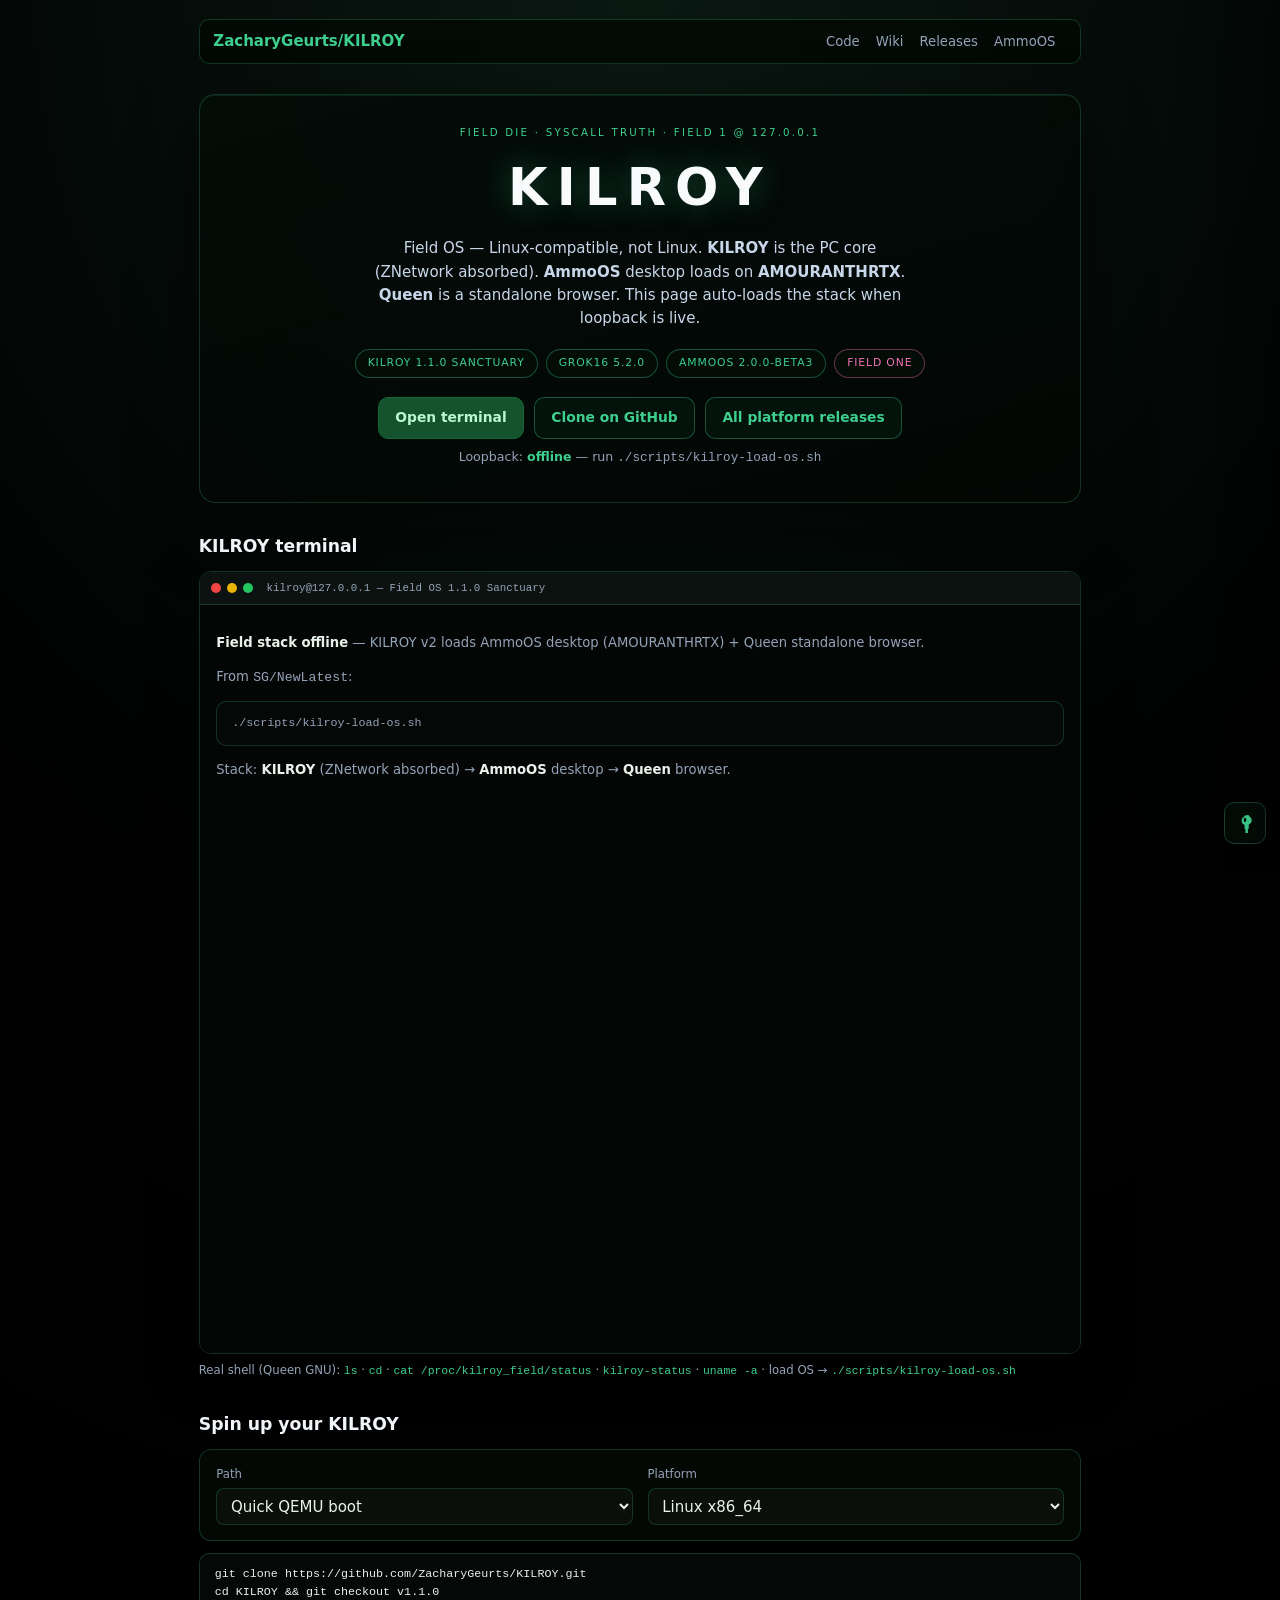
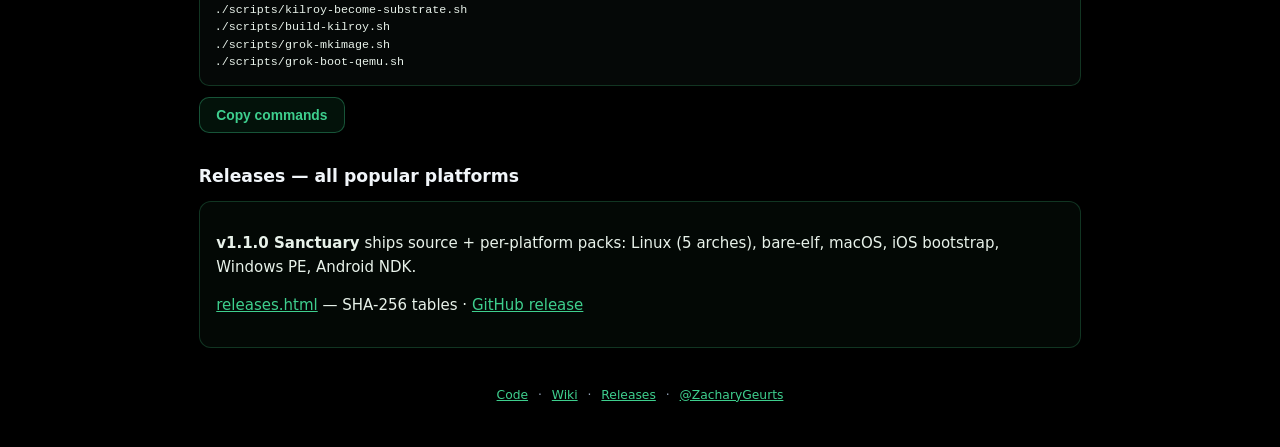
==== commit d3d22bb2: "Stack v2: KILROY PC core, load-os, auto-boot AmmoOS desktop Align with AmmoOS doctrine v2 — ZNetwork" ====
--- a/docs/index.html
+++ b/docs/index.html
@@ -27,9 +27,9 @@
         <p class="eyebrow">Field Die · syscall truth · Field 1 @ 127.0.0.1</p>
         <h1>KILROY</h1>
         <p class="motto">
-          Field OS — Linux-compatible, not Linux. This page runs a <strong>real shell</strong>
-          when your field stack is live: Queen GNU terminal on <code>127.0.0.1:9481</code>
-          with actual <code>ls</code>, <code>cd</code>, <code>g16</code>, and <code>/proc/kilroy_field</code>.
+          Field OS — Linux-compatible, not Linux. <strong>KILROY</strong> is the PC core (ZNetwork absorbed).
+          <strong>AmmoOS</strong> desktop loads on <strong>AMOURANTHRTX</strong>.
+          <strong>Queen</strong> is a standalone browser. This page auto-loads the stack when loopback is live.
         </p>
         <div class="pills" aria-label="Stack">
           <span class="pill">KILROY 1.1.0 Sanctuary</span>
@@ -60,7 +60,7 @@
         <p class="terminal-hint">
           Real shell (Queen GNU): <code>ls</code> · <code>cd</code> · <code>cat /proc/kilroy_field/status</code> ·
           <code>kilroy-status</code> · <code>uname -a</code> ·
-          offline → <code>./scripts/start-field-stack.sh</code>
+          load OS → <code>./scripts/kilroy-load-os.sh</code>
         </p>
       </section>
 
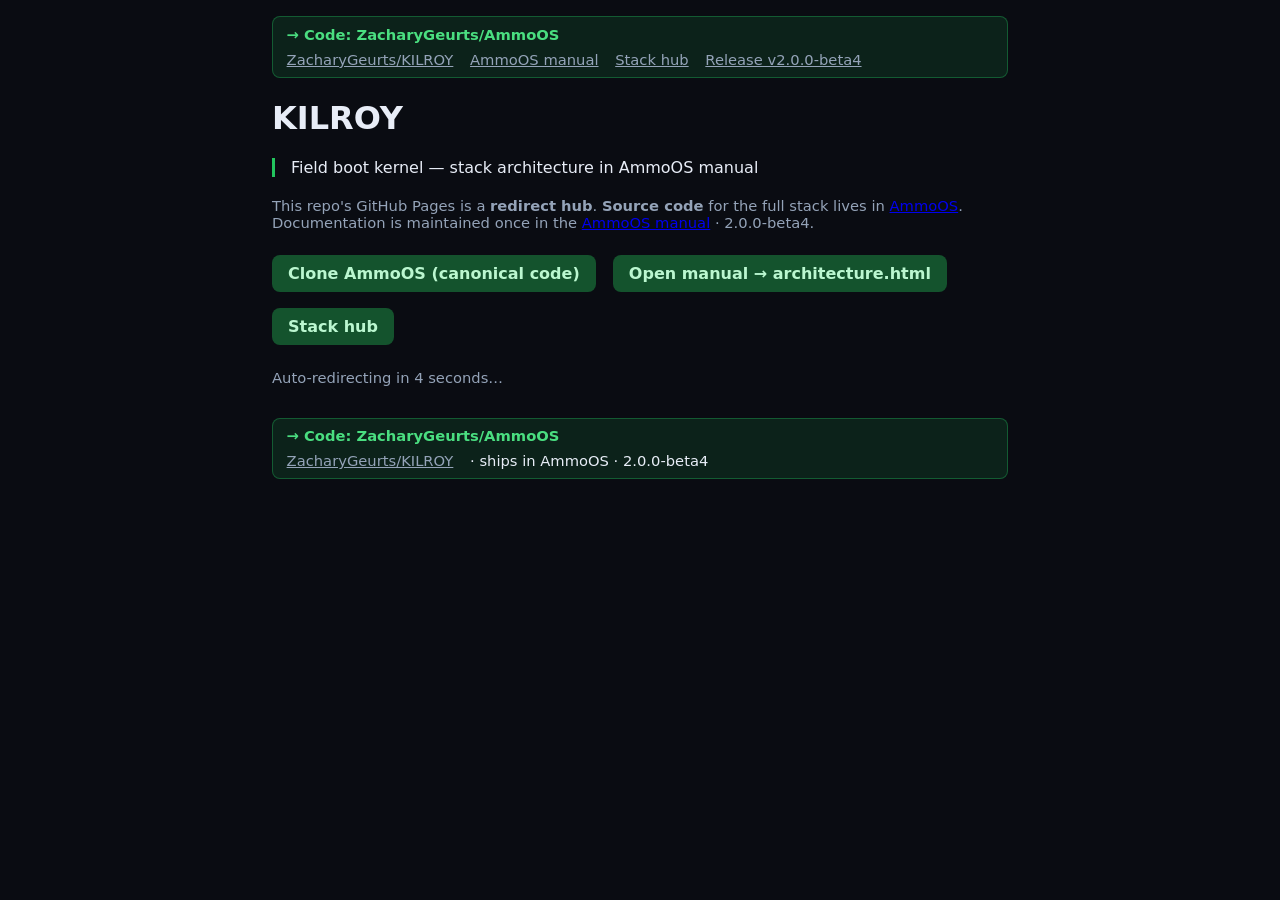
==== commit b71f95a2: "pages: KILROY hub → AmmoOS code + manual v2.0.0-beta4" ====
--- a/docs/index.html
+++ b/docs/index.html
@@ -1,126 +1,68 @@
 <!DOCTYPE html>
-<html lang="en" data-kilroy-surface="github-io-home">
+<html lang="en">
 <head>
   <meta charset="UTF-8" />
   <meta name="viewport" content="width=device-width, initial-scale=1" />
-  <title>KILROY 1.1.0 Sanctuary — Field OS terminal</title>
-  <meta name="description" content="KILROY Field OS 1.1.0 Sanctuary — real Queen GNU terminal, spin up your field node at 127.0.0.1" />
-  <link rel="canonical" href="https://zacharygeurts.github.io/KILROY/" />
-  <link rel="stylesheet" href="kilroy.css" />
-  <link rel="stylesheet" href="queen-styles.css" />
-  <link rel="stylesheet" href="queen-gnu-terminal.css" />
+  <title>KILROY — AmmoOS manual</title>
+  <meta http-equiv="refresh" content="4;url=https://zacharygeurts.github.io/AmmoOS/architecture.html" />
+  <link rel="canonical" href="https://zacharygeurts.github.io/AmmoOS/architecture.html" />
+  <meta name="description" content="KILROY — canonical docs in AmmoOS manual" />
+  <style>
+.github-chrome-top, .github-chrome-bottom {
+  display: flex;
+  flex-wrap: wrap;
+  align-items: center;
+  justify-content: space-between;
+  gap: 0.5rem 1rem;
+  padding: 0.55rem 0.85rem;
+  margin: 0 0 1rem;
+  border-radius: 8px;
+  background: rgba(34, 197, 94, 0.12);
+  border: 1px solid rgba(34, 197, 94, 0.35);
+  font-size: 0.92rem;
+}
+.github-chrome-bottom { margin: 2rem 0 0; }
+.github-chrome-top a.github-repo-primary,
+.github-chrome-bottom a.github-repo-primary {
+  font-weight: 700;
+  color: #4ade80;
+  text-decoration: none;
+}
+.github-chrome-top a.github-repo-primary:hover,
+.github-chrome-bottom a.github-repo-primary:hover { text-decoration: underline; }
+.github-chrome-links a { margin-right: 0.75rem; color: #94a3b8; }
+
+    body { font-family: system-ui, sans-serif; max-width: 46rem; margin: 0 auto; padding: 1rem 1.25rem 2rem; background: #0a0c12; color: #e8edf7; }
+    .lead { border-left: 3px solid #22c55e; padding-left: 1rem; margin: 1.25rem 0; }
+    .cta { display: inline-block; margin: 0.5rem 0.75rem 0.5rem 0; padding: 0.55rem 1rem; border-radius: 8px; background: #14532d; color: #bbf7d0; text-decoration: none; font-weight: 600; }
+    .cta:hover { background: #166534; }
+    .meta { color: #94a3b8; font-size: 0.92rem; }
+  </style>
 </head>
 <body>
-  <div class="wrap">
-    <header class="topbar" role="navigation">
-      <a class="repo" href="https://github.com/ZacharyGeurts/KILROY">ZacharyGeurts/KILROY</a>
-      <span class="links">
-        <a href="https://github.com/ZacharyGeurts/KILROY">Code</a>
-        <a href="https://github.com/ZacharyGeurts/KILROY/wiki">Wiki</a>
-        <a href="releases.html">Releases</a>
-        <a href="https://github.com/ZacharyGeurts/AmmoOS">AmmoOS</a>
-      </span>
-    </header>
+<div class="github-chrome-top" role="navigation" aria-label="Stack navigation">
+  <a class="github-repo-primary" href="https://github.com/ZacharyGeurts/AmmoOS">→ Code: ZacharyGeurts/AmmoOS</a>
+  <span class="github-chrome-links">
+    <a href="https://github.com/ZacharyGeurts/KILROY">ZacharyGeurts/KILROY</a>
+    <a href="https://zacharygeurts.github.io/AmmoOS/">AmmoOS manual</a>
+    <a href="https://zacharygeurts.github.io/ZacharyGeurts/stack.html">Stack hub</a>
+    <a href="https://github.com/ZacharyGeurts/AmmoOS/releases/tag/v2.0.0-beta4">Release v2.0.0-beta4</a>
+  </span>
+</div>
 
-    <main>
-      <section class="hero" aria-label="KILROY home">
-        <p class="eyebrow">Field Die · syscall truth · Field 1 @ 127.0.0.1</p>
-        <h1>KILROY</h1>
-        <p class="motto">
-          Field OS — Linux-compatible, not Linux. <strong>KILROY</strong> is the PC core (ZNetwork absorbed).
-          <strong>AmmoOS</strong> desktop loads on <strong>AMOURANTHRTX</strong>.
-          <strong>Queen</strong> is a standalone browser. This page auto-loads the stack when loopback is live.
-        </p>
-        <div class="pills" aria-label="Stack">
-          <span class="pill">KILROY 1.1.0 Sanctuary</span>
-          <span class="pill">Grok16 5.2.0</span>
-          <span class="pill">AmmoOS 2.0.0-beta3</span>
-          <span class="pill pill--rose">Field One</span>
-        </div>
-        <div class="cta-row">
-          <a class="btn btn--primary" href="#terminal">Open terminal</a>
-          <a class="btn" href="https://github.com/ZacharyGeurts/KILROY">Clone on GitHub</a>
-          <a class="btn" href="releases.html">All platform releases</a>
-        </div>
-        <p class="status-line" id="local-status">Probing Queen GNU terminal…</p>
-      </section>
+  <h1>KILROY</h1>
+  <p class="lead">Field boot kernel — stack architecture in AmmoOS manual</p>
+  <p class="meta">This repo&apos;s GitHub Pages is a <strong>redirect hub</strong>. <strong>Source code</strong> for the full stack lives in <a href="https://github.com/ZacharyGeurts/AmmoOS">AmmoOS</a>. Documentation is maintained once in the <a href="https://zacharygeurts.github.io/AmmoOS/">AmmoOS manual</a> · 2.0.0-beta4.</p>
+  <p>
+    <a class="cta" href="https://github.com/ZacharyGeurts/AmmoOS">Clone AmmoOS (canonical code)</a>
+    <a class="cta" href="https://zacharygeurts.github.io/AmmoOS/architecture.html">Open manual → architecture.html</a>
+    <a class="cta" href="https://zacharygeurts.github.io/AmmoOS/stack-hub.html">Stack hub</a>
+  </p>
+  <p class="meta">Auto-redirecting in 4 seconds…</p>
+<div class="github-chrome-bottom" role="contentinfo">
+  <a class="github-repo-primary" href="https://github.com/ZacharyGeurts/AmmoOS">→ Code: ZacharyGeurts/AmmoOS</a>
+  <span class="github-chrome-links"><a href="https://github.com/ZacharyGeurts/KILROY">ZacharyGeurts/KILROY</a> · ships in AmmoOS · 2.0.0-beta4</span>
+</div>
 
-      <section id="terminal" aria-label="KILROY terminal">
-        <h2>KILROY terminal</h2>
-        <div class="terminal-wrap terminal-wrap--real">
-          <div class="terminal-chrome">
-            <span class="dot dot--r"></span>
-            <span class="dot dot--y"></span>
-            <span class="dot dot--g"></span>
-            <span class="terminal-title">kilroy@127.0.0.1 — Field OS 1.1.0 Sanctuary</span>
-          </div>
-          <div id="kilroy-terminal-offline" class="terminal-offline" hidden></div>
-          <div id="kilroy-terminal-root" class="terminal-root"></div>
-        </div>
-        <p class="terminal-hint">
-          Real shell (Queen GNU): <code>ls</code> · <code>cd</code> · <code>cat /proc/kilroy_field/status</code> ·
-          <code>kilroy-status</code> · <code>uname -a</code> ·
-          load OS → <code>./scripts/kilroy-load-os.sh</code>
-        </p>
-      </section>
-
-      <section id="spin-up">
-        <h2>Spin up your KILROY</h2>
-        <div class="panel spin-grid">
-          <div>
-            <label for="spin-profile">Path</label>
-            <select id="spin-profile">
-              <option value="quick">Quick QEMU boot</option>
-              <option value="full">Full AmmoOS stack</option>
-              <option value="release">Release tarball</option>
-            </select>
-          </div>
-          <div>
-            <label for="spin-platform">Platform</label>
-            <select id="spin-platform">
-              <option value="x86_64">Linux x86_64</option>
-              <option value="aarch64">Linux aarch64</option>
-              <option value="i386">Linux i386</option>
-              <option value="riscv64">Linux riscv64</option>
-              <option value="arm">Linux arm</option>
-              <option value="darwin_arm64">macOS Apple Silicon</option>
-              <option value="darwin_x64">macOS Intel</option>
-              <option value="win64">Windows x64</option>
-              <option value="android_arm64">Android arm64</option>
-            </select>
-          </div>
-        </div>
-        <pre class="cmd" id="spin-cmd" aria-label="Spin-up commands"></pre>
-        <div class="cta-row" style="justify-content:flex-start;margin-top:0.75rem">
-          <button type="button" class="btn" id="copy-cmd">Copy commands</button>
-        </div>
-      </section>
-
-      <section>
-        <h2>Releases — all popular platforms</h2>
-        <div class="panel">
-          <p>
-            <strong>v1.1.0 Sanctuary</strong> ships source + per-platform packs:
-            Linux (5 arches), bare-elf, macOS, iOS bootstrap, Windows PE, Android NDK.
-          </p>
-          <p>
-            <a href="releases.html">releases.html</a> — SHA-256 tables ·
-            <a href="https://github.com/ZacharyGeurts/KILROY/releases/tag/v1.1.0">GitHub release</a>
-          </p>
-        </div>
-      </section>
-    </main>
-
-    <footer class="footer">
-      <a href="https://github.com/ZacharyGeurts/KILROY">Code</a> ·
-      <a href="https://github.com/ZacharyGeurts/KILROY/wiki">Wiki</a> ·
-      <a href="releases.html">Releases</a> ·
-      <a href="https://github.com/ZacharyGeurts">@ZacharyGeurts</a>
-    </footer>
-  </div>
-  <script src="queen-styles.js"></script>
-  <script src="queen-gnu-terminal.js"></script>
-  <script src="spin-up.js"></script>
-  <script src="kilroy-terminal.js"></script>
 </body>
-</html>+</html>
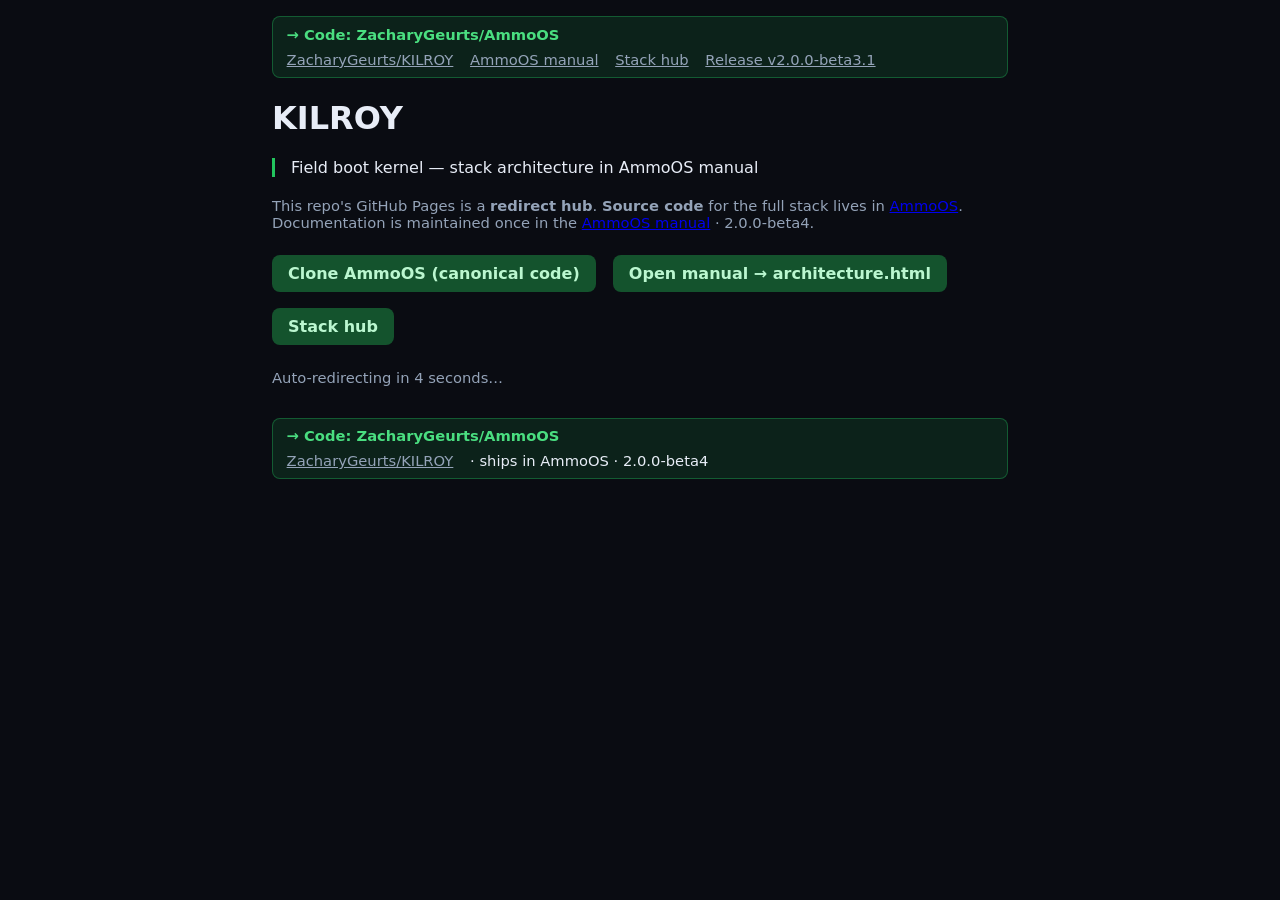
==== commit 926ccb5c: "pages: KILROY hub → AmmoOS code + manual v2.0.0-beta4" ====
--- a/docs/index.html
+++ b/docs/index.html
@@ -46,7 +46,7 @@
     <a href="https://github.com/ZacharyGeurts/KILROY">ZacharyGeurts/KILROY</a>
     <a href="https://zacharygeurts.github.io/AmmoOS/">AmmoOS manual</a>
     <a href="https://zacharygeurts.github.io/ZacharyGeurts/stack.html">Stack hub</a>
-    <a href="https://github.com/ZacharyGeurts/AmmoOS/releases/tag/v2.0.0-beta4">Release v2.0.0-beta4</a>
+    <a href="https://github.com/ZacharyGeurts/AmmoOS/releases/tag/v2.0.0-beta3.1">Release v2.0.0-beta3.1</a>
   </span>
 </div>
 
